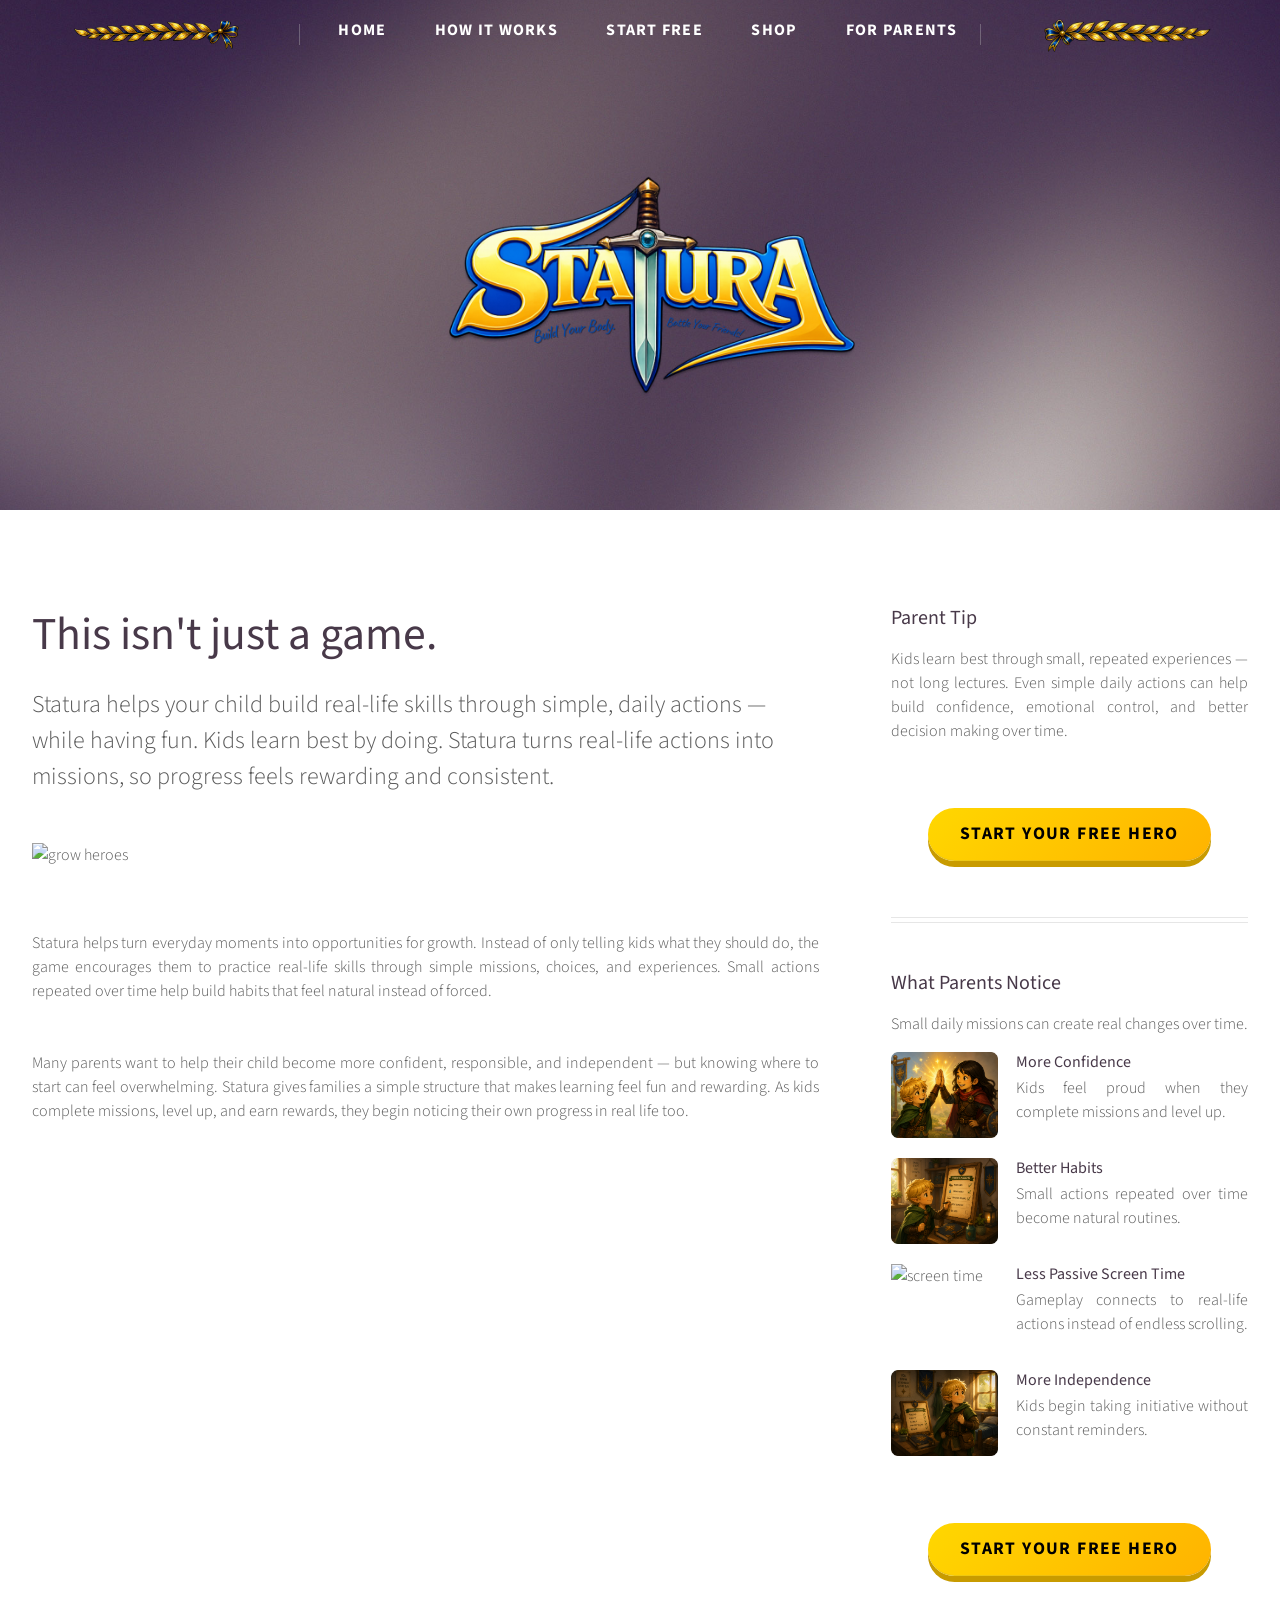
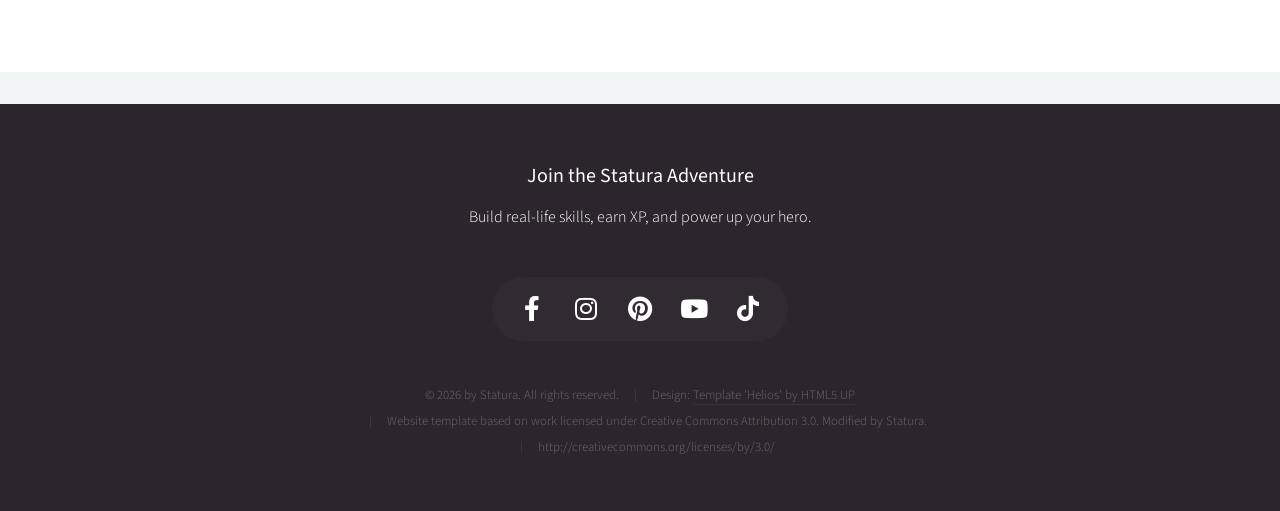
==== for-parents.html @ 7512bf75 "photo fix" ====
<!DOCTYPE HTML>
<!--
	Helios by HTML5 UP
	html5up.net | @ajlkn
	Free for personal and commercial use under the CCA 3.0 license (html5up.net/license)
-->
<html>
	<head>
		<title>For Parents - Statura</title>
		<link rel="icon" type="image/png" href="images/favicon.png">		
		<meta charset="utf-8" />
		<meta name="viewport" content="width=device-width, initial-scale=1, user-scalable=no" />
		<link rel="stylesheet" href="assets/css/main.css" />
		<noscript><link rel="stylesheet" href="assets/css/noscript.css" /></noscript>
	</head>
	<body class="for-parents is-preload">
		<div id="page-wrapper">

			<!-- Header -->
				<div id="header">

					<!-- Inner -->
						<div class="inner">
							<header>
								<h1><a href="index.html" id="logo">
									<img src="images/statura-logo.png" alt="Statura logo" />
									</a></h1>
							</header>
						</div>

					<!-- Nav -->
						<nav id="nav">
							<ul>
								<li><a href="index.html">Home</a></li>
								<li><a href="how-it-works.html">How It Works</a></li>
								<li><a href="start-free.html">Start Free</a></li>
								<li><a href="shop.html">Shop</a></li>
								<li><a href="for-parents.html">For Parents</a></li>
							</ul>
						</nav>

				</div>


			<!-- Main -->
				<div class="wrapper style1">

					<div class="container">
						<div class="row gtr-200">
							<div class="col-8 col-12-mobile" id="content">
								<article id="main">
									<header>
										<h2><a href="#">This isn't just a game.</a></h2>
										<p>
											Statura helps your child build real-life skills through simple, daily actions — while having fun. Kids learn best by doing. Statura turns real-life actions into missions, so progress feels rewarding and consistent.

										</p>
									</header>
									<a href="#" class="image featured"><img src="images/grow-heroes.png" alt="grow heroes" /></a>
									<p>
										Statura helps turn everyday moments into opportunities for growth. Instead of only telling kids what they should do, the game encourages them to practice real-life skills through simple missions, choices, and experiences. Small actions repeated over time help build habits that feel natural instead of forced.
									</p>
									<section>
										<p>
											Many parents want to help their child become more confident, responsible, and independent — but knowing where to start can feel overwhelming. Statura gives families a simple structure that makes learning feel fun and rewarding. As kids complete missions, level up, and earn rewards, they begin noticing their own progress in real life too.
										</p>
									</section>

								</article>
							</div>
							<div class="col-4 col-12-mobile" id="sidebar">
								<hr class="first" />
								<section>
									<header>
										<h3><a href="#">Parent Tip</a></h3>
									</header>
									<p>
									Kids learn best through small, repeated experiences — not long lectures.
									Even simple daily actions can help build confidence, emotional control,
									and better decision making over time.	
									</p>
									<footer>
										<div style="text-align: center;">
								<a href="https://forms.gle/PZVgy9zrCiMAb33E8" class="cta-button" target="_blank">
								    Start Your Free Hero
								</a></div>
									</footer>
								</section>
								<hr />
								<section>
									<header>
										<h3><a href="#">What Parents Notice</a></h3>
									</header>
									<p>
										Small daily missions can create real changes over time.
									</p>
									<div class="row gtr-50">
										<div class="col-4">
											<a href="#" class="image fit"><img src="images/confidence.png" alt="more confidence" /></a>
										</div>
										<div class="col-8">
											<h4>More Confidence</h4>
											<p>
												Kids feel proud when they complete missions and level up.
											</p>
										</div>
										<div class="col-4">
											<a href="#" class="image fit"><img src="images/habits.png" alt="better habits" /></a>
										</div>
										<div class="col-8">
											<h4>Better Habits</h4>
											<p>
												Small actions repeated over time become natural routines.
											</p>
										</div>
										<div class="col-4">
											<a href="#" class="image fit"><img src="images/screen-time.png" alt="screen time" /></a>
										</div>
										<div class="col-8">
											<h4>Less Passive Screen Time</h4>
											<p>
												Gameplay connects to real-life actions instead of endless scrolling.
											</p>
										</div>
										<div class="col-4">
											<a href="#" class="image fit"><img src="images/independence.png" alt="independence" /></a>
										</div>
										<div class="col-8">
											<h4>More Independence</h4>
											<p>
												Kids begin taking initiative without constant reminders.
											</p>
										</div>
									</div>
									<footer>
										<div style="text-align: center;">
								<a href="https://forms.gle/PZVgy9zrCiMAb33E8" class="cta-button" target="_blank">
								    Start Your Free Hero
								</a></div>
									</footer>
								</section>
							</div>
						</div>
					</div>

				</div>

			<!-- Footer -->
				<div id="footer">
					<div class="container">
						<div class="row">


						</div>
						<div class="row">
							<div class="col-12">

								<!-- Contact -->
									<section class="contact">
                    <header>
                        <h3>Join the Statura Adventure</h3>
                    </header>
                    <p>Build real-life skills, earn XP, and power up your hero.</p>

<ul class="icons">
    <li>
        <a href="https://facebook.com/staturagame" target="_blank" rel="noopener noreferrer" class="icon brands fa-facebook-f">
            <span class="label">Facebook</span>
        </a>
    </li>
    <li>
        <a href="https://instagram.com/staturagame" target="_blank" rel="noopener noreferrer" class="icon brands fa-instagram">
            <span class="label">Instagram</span>
        </a>
    </li>
    <li>
        <a href="https://pinterest.com/staturagame" target="_blank" rel="noopener noreferrer" class="icon brands fa-pinterest">
            <span class="label">Pinterest</span>
        </a>
    </li>
    <li>
        <a href="https://youtube.com/@staturagame" target="_blank" rel="noopener noreferrer" class="icon brands fa-youtube">
            <span class="label">YouTube</span>
        </a>
    </li>
    <li>
        <a href="https://tiktok.com/@staturagame" target="_blank" rel="noopener noreferrer" class="icon brands fa-tiktok">
            <span class="label">TikTok</span>
        </a>
    </li>
</ul>
									</section>

								<!-- Copyright -->
									<div class="copyright">
										<ul class="menu">
											<li>&copy; 2026 by Statura. All rights reserved.</li><li>Design: <a href="http://html5up.net">Template 'Helios' by HTML5 UP</a></li>
											<p><li>Website template based on work licensed under Creative Commons Attribution 3.0. Modified by Statura.</li></p><p>
											<li>http://creativecommons.org/licenses/by/3.0/</li></p>
										</ul>
									</div>

							</div>

						</div>
					</div>
				</div>

		</div>

		<!-- Scripts -->
			<script src="assets/js/jquery.min.js"></script>
			<script src="assets/js/jquery.dropotron.min.js"></script>
			<script src="assets/js/jquery.scrolly.min.js"></script>
			<script src="assets/js/jquery.scrollex.min.js"></script>
			<script src="assets/js/browser.min.js"></script>
			<script src="assets/js/breakpoints.min.js"></script>
			<script src="assets/js/util.js"></script>
			<script src="assets/js/main.js"></script>

	</body>
</html>
---- assets/css/main.css ----
@import url("https://fonts.googleapis.com/css?family=Source+Sans+Pro:300,300italic,400,400italic,600");
@import url("fontawesome-all.min.css");

/*
	Helios by HTML5 UP
	html5up.net | @ajlkn
	Free for personal and commercial use under the CCA 3.0 license (html5up.net/license)
*/

html, body, div, span, applet, object,
iframe, h1, h2, h3, h4, h5, h6, p, blockquote,
pre, a, abbr, acronym, address, big, cite,
code, del, dfn, em, img, ins, kbd, q, s, samp,
small, strike, strong, sub, sup, tt, var, b,
u, i, center, dl, dt, dd, ol, ul, li, fieldset,
form, label, legend, table, caption, tbody,
tfoot, thead, tr, th, td, article, aside,
canvas, details, embed, figure, figcaption,
footer, header, hgroup, menu, nav, output, ruby,
section, summary, time, mark, audio, video {
	margin: 0;
	padding: 0;
	border: 0;
	font-size: 100%;
	font: inherit;
	vertical-align: baseline;}

article, aside, details, figcaption, figure,
footer, header, hgroup, menu, nav, section {
	display: block;}

body {
	line-height: 1;
}

ol, ul {
	list-style: none;
}

blockquote, q {
	quotes: none;
}

	blockquote:before, blockquote:after, q:before, q:after {
		content: '';
		content: none;
	}

table {
	border-collapse: collapse;
	border-spacing: 0;
}

body {
	-webkit-text-size-adjust: none;
}

mark {
	background-color: transparent;
	color: inherit;
}

input::-moz-focus-inner {
	border: 0;
	padding: 0;
}

input, select, textarea {
	-moz-appearance: none;
	-webkit-appearance: none;
	-ms-appearance: none;
	appearance: none;
}

/* Basic */

	html {
		box-sizing: border-box;
	}

	*, *:before, *:after {
		box-sizing: inherit;
	}

	body {
		background: #f0f4f4;
		color: #5b5b5b;
		font-size: 15pt;
		line-height: 1.85em;
		font-family: 'Source Sans Pro', sans-serif;
		font-weight: 300;
	}

		body.is-preload *, body.is-preload *:before, body.is-preload *:after {
			-moz-animation: none !important;
			-webkit-animation: none !important;
			-ms-animation: none !important;
			animation: none !important;
			-moz-transition: none !important;
			-webkit-transition: none !important;
			-ms-transition: none !important;
			transition: none !important;
		}

	input, textarea, select {
		font-size: 15pt;
		line-height: 1.85em;
		font-family: 'Source Sans Pro', sans-serif;
		font-weight: 300;
	}

	h1, h2, h3, h4, h5, h6 {
		font-weight: 400;
		color: #483949;
		line-height: 1.25em;
	}

	h1 a, h2 a, h3 a, h4 a, h5 a, h6 a {
		color: inherit;
		text-decoration: none;
		border-bottom-color: transparent;
	}

	h1 strong, h2 strong, h3 strong, h4 strong, h5 strong, h6 strong {
		font-weight: 600;
	}

	h2 {
		font-size: 2.85em;
	}

	h3 {
		font-size: 1.25em;
	}

	h4 {
		font-size: 1em;
		margin: 0 0 0.25em 0;
	}

	strong, b {
		font-weight: 400;
		color: #483949;
	}

	em, i {
		font-style: italic;
	}

	a {
		color: inherit;
		border-bottom: solid 1px rgba(128, 128, 128, 0.15);
		text-decoration: none;
		-moz-transition: background-color 0.35s ease-in-out, color 0.35s ease-in-out, border-bottom-color 0.35s ease-in-out;
		-webkit-transition: background-color 0.35s ease-in-out, color 0.35s ease-in-out, border-bottom-color 0.35s ease-in-out;
		-ms-transition: background-color 0.35s ease-in-out, color 0.35s ease-in-out, border-bottom-color 0.35s ease-in-out;
		transition: background-color 0.35s ease-in-out, color 0.35s ease-in-out, border-bottom-color 0.35s ease-in-out;
	}

		a:hover {
			color: #ef8376;
			border-bottom-color: transparent;
		}

	sub {
		position: relative;
		top: 0.5em;
		font-size: 0.8em;
	}

	sup {
		position: relative;
		top: -0.5em;
		font-size: 0.8em;
	}

	blockquote {
		border-left: solid 0.5em #ddd;
		padding: 1em 0 1em 2em;
		font-style: italic;
	}

	p, ul, ol, dl, table {
		margin-bottom: 1em;
	}

	p {
		text-align: justify;
	}

	br.clear {
		clear: both;
	}

	hr {
		position: relative;
		display: block;
		border: 0;
		top: 4.5em;
		margin-bottom: 9em;
		height: 6px;
		border-top: solid 1px rgba(128, 128, 128, 0.2);
		border-bottom: solid 1px rgba(128, 128, 128, 0.2);
	}

		hr:before, hr:after {
			content: '';
			position: absolute;
			top: -8px;
			display: block;
			width: 1px;
			height: 21px;
			background: rgba(128, 128, 128, 0.2);
		}

		hr:before {
			left: -1px;
		}

		hr:after {
			right: -1px;
		}

	.timestamp {
		color: rgba(128, 128, 128, 0.75);
		font-size: 0.8em;
	}

/* Container */

	.container {
		margin: 0 auto;
		max-width: 100%;
		width: 1400px;
	}

		@media screen and (max-width: 1680px) {

			.container {
				width: 1200px;
			}

		}

		@media screen and (max-width: 1280px) {

			.container {
				width: 100%;
			}

		}

		@media screen and (max-width: 960px) {

			.container {
				width: 100%;
			}

		}

		@media screen and (max-width: 840px) {

			.container {
				width: 100%;
			}

		}

		@media screen and (max-width: 736px) {

			.container {
				width: 100%;
			}

		}

/* Row */

	.row {
		display: flex;
		flex-wrap: wrap;
		box-sizing: border-box;
		align-items: stretch;
	}

		.row > * {
			box-sizing: border-box;
		}

		.row.gtr-uniform > * > :last-child {
			margin-bottom: 0;
		}

		.row.aln-left {
			justify-content: flex-start;
		}

		.row.aln-center {
			justify-content: center;
		}

		.row.aln-right {
			justify-content: flex-end;
		}

		.row.aln-top {
			align-items: flex-start;
		}

		.row.aln-middle {
			align-items: center;
		}

		.row.aln-bottom {
			align-items: flex-end;
		}

		.row > .imp {
			order: -1;
		}

		.row > .col-1 {
			width: 8.33333%;
		}

		.row > .off-1 {
			margin-left: 8.33333%;
		}

		.row > .col-2 {
			width: 16.66667%;
		}

		.row > .off-2 {
			margin-left: 16.66667%;
		}

		.row > .col-3 {
			width: 25%;
		}

		.row > .off-3 {
			margin-left: 25%;
		}

		.row > .col-4 {
			width: 33.33333%;
		}

		.row > .off-4 {
			margin-left: 33.33333%;
		}

		.row > .col-5 {
			width: 41.66667%;
		}

		.row > .off-5 {
			margin-left: 41.66667%;
		}

		.row > .col-6 {
			width: 50%;
		}

		.row > .off-6 {
			margin-left: 50%;
		}

		.row > .col-7 {
			width: 58.33333%;
		}

		.row > .off-7 {
			margin-left: 58.33333%;
		}

		.row > .col-8 {
			width: 66.66667%;
		}

		.row > .off-8 {
			margin-left: 66.66667%;
		}

		.row > .col-9 {
			width: 75%;
		}

		.row > .off-9 {
			margin-left: 75%;
		}

		.row > .col-10 {
			width: 83.33333%;
		}

		.row > .off-10 {
			margin-left: 83.33333%;
		}

		.row > .col-11 {
			width: 91.66667%;
		}

		.row > .off-11 {
			margin-left: 91.66667%;
		}

		.row > .col-12 {
			width: 100%;
		}

		.row > .off-12 {
			margin-left: 100%;
		}

		.row.gtr-0 {
			margin-top: 0px;
			margin-left: 0px;
		}

			.row.gtr-0 > * {
				padding: 0px 0 0 0px;
			}

			.row.gtr-0.gtr-uniform {
				margin-top: 0px;
			}

				.row.gtr-0.gtr-uniform > * {
					padding-top: 0px;
				}

		.row.gtr-25 {
			margin-top: -10px;
			margin-left: -10px;
		}

			.row.gtr-25 > * {
				padding: 10px 0 0 10px;
			}

			.row.gtr-25.gtr-uniform {
				margin-top: -10px;
			}

				.row.gtr-25.gtr-uniform > * {
					padding-top: 10px;
				}

		.row.gtr-50 {
			margin-top: -20px;
			margin-left: -20px;
		}

			.row.gtr-50 > * {
				padding: 20px 0 0 20px;
			}

			.row.gtr-50.gtr-uniform {
				margin-top: -20px;
			}

				.row.gtr-50.gtr-uniform > * {
					padding-top: 20px;
				}

		.row {
			margin-top: -40px;
			margin-left: -40px;
		}

			.row > * {
				padding: 40px 0 0 40px;
			}

			.row.gtr-uniform {
				margin-top: -40px;
			}

				.row.gtr-uniform > * {
					padding-top: 40px;
				}

		.row.gtr-150 {
			margin-top: -60px;
			margin-left: -60px;
		}

			.row.gtr-150 > * {
				padding: 60px 0 0 60px;
			}

			.row.gtr-150.gtr-uniform {
				margin-top: -60px;
			}

				.row.gtr-150.gtr-uniform > * {
					padding-top: 60px;
				}

		.row.gtr-200 {
			margin-top: -80px;
			margin-left: -80px;
		}

			.row.gtr-200 > * {
				padding: 80px 0 0 80px;
			}

			.row.gtr-200.gtr-uniform {
				margin-top: -80px;
			}

				.row.gtr-200.gtr-uniform > * {
					padding-top: 80px;
				}

		@media screen and (max-width: 1680px) {

			.row {
				display: flex;
				flex-wrap: wrap;
				box-sizing: border-box;
				align-items: stretch;
			}

				.row > * {
					box-sizing: border-box;
				}

				.row.gtr-uniform > * > :last-child {
					margin-bottom: 0;
				}

				.row.aln-left {
					justify-content: flex-start;
				}

				.row.aln-center {
					justify-content: center;
				}

				.row.aln-right {
					justify-content: flex-end;
				}

				.row.aln-top {
					align-items: flex-start;
				}

				.row.aln-middle {
					align-items: center;
				}

				.row.aln-bottom {
					align-items: flex-end;
				}

				.row > .imp-wide {
					order: -1;
				}

				.row > .col-1-wide {
					width: 8.33333%;
				}

				.row > .off-1-wide {
					margin-left: 8.33333%;
				}

				.row > .col-2-wide {
					width: 16.66667%;
				}

				.row > .off-2-wide {
					margin-left: 16.66667%;
				}

				.row > .col-3-wide {
					width: 25%;
				}

				.row > .off-3-wide {
					margin-left: 25%;
				}

				.row > .col-4-wide {
					width: 33.33333%;
				}

				.row > .off-4-wide {
					margin-left: 33.33333%;
				}

				.row > .col-5-wide {
					width: 41.66667%;
				}

				.row > .off-5-wide {
					margin-left: 41.66667%;
				}

				.row > .col-6-wide {
					width: 50%;
				}

				.row > .off-6-wide {
					margin-left: 50%;
				}

				.row > .col-7-wide {
					width: 58.33333%;
				}

				.row > .off-7-wide {
					margin-left: 58.33333%;
				}

				.row > .col-8-wide {
					width: 66.66667%;
				}

				.row > .off-8-wide {
					margin-left: 66.66667%;
				}

				.row > .col-9-wide {
					width: 75%;
				}

				.row > .off-9-wide {
					margin-left: 75%;
				}

				.row > .col-10-wide {
					width: 83.33333%;
				}

				.row > .off-10-wide {
					margin-left: 83.33333%;
				}

				.row > .col-11-wide {
					width: 91.66667%;
				}

				.row > .off-11-wide {
					margin-left: 91.66667%;
				}

				.row > .col-12-wide {
					width: 100%;
				}

				.row > .off-12-wide {
					margin-left: 100%;
				}

				.row.gtr-0 {
					margin-top: 0px;
					margin-left: 0px;
				}

					.row.gtr-0 > * {
						padding: 0px 0 0 0px;
					}

					.row.gtr-0.gtr-uniform {
						margin-top: 0px;
					}

						.row.gtr-0.gtr-uniform > * {
							padding-top: 0px;
						}

				.row.gtr-25 {
					margin-top: -10px;
					margin-left: -10px;
				}

					.row.gtr-25 > * {
						padding: 10px 0 0 10px;
					}

					.row.gtr-25.gtr-uniform {
						margin-top: -10px;
					}

						.row.gtr-25.gtr-uniform > * {
							padding-top: 10px;
						}

				.row.gtr-50 {
					margin-top: -20px;
					margin-left: -20px;
				}

					.row.gtr-50 > * {
						padding: 20px 0 0 20px;
					}

					.row.gtr-50.gtr-uniform {
						margin-top: -20px;
					}

						.row.gtr-50.gtr-uniform > * {
							padding-top: 20px;
						}

				.row {
					margin-top: -40px;
					margin-left: -40px;
				}

					.row > * {
						padding: 40px 0 0 40px;
					}

					.row.gtr-uniform {
						margin-top: -40px;
					}

						.row.gtr-uniform > * {
							padding-top: 40px;
						}

				.row.gtr-150 {
					margin-top: -60px;
					margin-left: -60px;
				}

					.row.gtr-150 > * {
						padding: 60px 0 0 60px;
					}

					.row.gtr-150.gtr-uniform {
						margin-top: -60px;
					}

						.row.gtr-150.gtr-uniform > * {
							padding-top: 60px;
						}

				.row.gtr-200 {
					margin-top: -80px;
					margin-left: -80px;
				}

					.row.gtr-200 > * {
						padding: 80px 0 0 80px;
					}

					.row.gtr-200.gtr-uniform {
						margin-top: -80px;
					}

						.row.gtr-200.gtr-uniform > * {
							padding-top: 80px;
						}

		}

		@media screen and (max-width: 1280px) {

			.row {
				display: flex;
				flex-wrap: wrap;
				box-sizing: border-box;
				align-items: stretch;
			}

				.row > * {
					box-sizing: border-box;
				}

				.row.gtr-uniform > * > :last-child {
					margin-bottom: 0;
				}

				.row.aln-left {
					justify-content: flex-start;
				}

				.row.aln-center {
					justify-content: center;
				}

				.row.aln-right {
					justify-content: flex-end;
				}

				.row.aln-top {
					align-items: flex-start;
				}

				.row.aln-middle {
					align-items: center;
				}

				.row.aln-bottom {
					align-items: flex-end;
				}

				.row > .imp-normal {
					order: -1;
				}

				.row > .col-1-normal {
					width: 8.33333%;
				}

				.row > .off-1-normal {
					margin-left: 8.33333%;
				}

				.row > .col-2-normal {
					width: 16.66667%;
				}

				.row > .off-2-normal {
					margin-left: 16.66667%;
				}

				.row > .col-3-normal {
					width: 25%;
				}

				.row > .off-3-normal {
					margin-left: 25%;
				}

				.row > .col-4-normal {
					width: 33.33333%;
				}

				.row > .off-4-normal {
					margin-left: 33.33333%;
				}

				.row > .col-5-normal {
					width: 41.66667%;
				}

				.row > .off-5-normal {
					margin-left: 41.66667%;
				}

				.row > .col-6-normal {
					width: 50%;
				}

				.row > .off-6-normal {
					margin-left: 50%;
				}

				.row > .col-7-normal {
					width: 58.33333%;
				}

				.row > .off-7-normal {
					margin-left: 58.33333%;
				}

				.row > .col-8-normal {
					width: 66.66667%;
				}

				.row > .off-8-normal {
					margin-left: 66.66667%;
				}

				.row > .col-9-normal {
					width: 75%;
				}

				.row > .off-9-normal {
					margin-left: 75%;
				}

				.row > .col-10-normal {
					width: 83.33333%;
				}

				.row > .off-10-normal {
					margin-left: 83.33333%;
				}

				.row > .col-11-normal {
					width: 91.66667%;
				}

				.row > .off-11-normal {
					margin-left: 91.66667%;
				}

				.row > .col-12-normal {
					width: 100%;
				}

				.row > .off-12-normal {
					margin-left: 100%;
				}

				.row.gtr-0 {
					margin-top: 0px;
					margin-left: 0px;
				}

					.row.gtr-0 > * {
						padding: 0px 0 0 0px;
					}

					.row.gtr-0.gtr-uniform {
						margin-top: 0px;
					}

						.row.gtr-0.gtr-uniform > * {
							padding-top: 0px;
						}

				.row.gtr-25 {
					margin-top: -9px;
					margin-left: -9px;
				}

					.row.gtr-25 > * {
						padding: 9px 0 0 9px;
					}

					.row.gtr-25.gtr-uniform {
						margin-top: -9px;
					}

						.row.gtr-25.gtr-uniform > * {
							padding-top: 9px;
						}

				.row.gtr-50 {
					margin-top: -18px;
					margin-left: -18px;
				}

					.row.gtr-50 > * {
						padding: 18px 0 0 18px;
					}

					.row.gtr-50.gtr-uniform {
						margin-top: -18px;
					}

						.row.gtr-50.gtr-uniform > * {
							padding-top: 18px;
						}

				.row {
					margin-top: -36px;
					margin-left: -36px;
				}

					.row > * {
						padding: 36px 0 0 36px;
					}

					.row.gtr-uniform {
						margin-top: -36px;
					}

						.row.gtr-uniform > * {
							padding-top: 36px;
						}

				.row.gtr-150 {
					margin-top: -54px;
					margin-left: -54px;
				}

					.row.gtr-150 > * {
						padding: 54px 0 0 54px;
					}

					.row.gtr-150.gtr-uniform {
						margin-top: -54px;
					}

						.row.gtr-150.gtr-uniform > * {
							padding-top: 54px;
						}

				.row.gtr-200 {
					margin-top: -72px;
					margin-left: -72px;
				}

					.row.gtr-200 > * {
						padding: 72px 0 0 72px;
					}

					.row.gtr-200.gtr-uniform {
						margin-top: -72px;
					}

						.row.gtr-200.gtr-uniform > * {
							padding-top: 72px;
						}

		}

		@media screen and (max-width: 960px) {

			.row {
				display: flex;
				flex-wrap: wrap;
				box-sizing: border-box;
				align-items: stretch;
			}

				.row > * {
					box-sizing: border-box;
				}

				.row.gtr-uniform > * > :last-child {
					margin-bottom: 0;
				}

				.row.aln-left {
					justify-content: flex-start;
				}

				.row.aln-center {
					justify-content: center;
				}

				.row.aln-right {
					justify-content: flex-end;
				}

				.row.aln-top {
					align-items: flex-start;
				}

				.row.aln-middle {
					align-items: center;
				}

				.row.aln-bottom {
					align-items: flex-end;
				}

				.row > .imp-narrow {
					order: -1;
				}

				.row > .col-1-narrow {
					width: 8.33333%;
				}

				.row > .off-1-narrow {
					margin-left: 8.33333%;
				}

				.row > .col-2-narrow {
					width: 16.66667%;
				}

				.row > .off-2-narrow {
					margin-left: 16.66667%;
				}

				.row > .col-3-narrow {
					width: 25%;
				}

				.row > .off-3-narrow {
					margin-left: 25%;
				}

				.row > .col-4-narrow {
					width: 33.33333%;
				}

				.row > .off-4-narrow {
					margin-left: 33.33333%;
				}

				.row > .col-5-narrow {
					width: 41.66667%;
				}

				.row > .off-5-narrow {
					margin-left: 41.66667%;
				}

				.row > .col-6-narrow {
					width: 50%;
				}

				.row > .off-6-narrow {
					margin-left: 50%;
				}

				.row > .col-7-narrow {
					width: 58.33333%;
				}

				.row > .off-7-narrow {
					margin-left: 58.33333%;
				}

				.row > .col-8-narrow {
					width: 66.66667%;
				}

				.row > .off-8-narrow {
					margin-left: 66.66667%;
				}

				.row > .col-9-narrow {
					width: 75%;
				}

				.row > .off-9-narrow {
					margin-left: 75%;
				}

				.row > .col-10-narrow {
					width: 83.33333%;
				}

				.row > .off-10-narrow {
					margin-left: 83.33333%;
				}

				.row > .col-11-narrow {
					width: 91.66667%;
				}

				.row > .off-11-narrow {
					margin-left: 91.66667%;
				}

				.row > .col-12-narrow {
					width: 100%;
				}

				.row > .off-12-narrow {
					margin-left: 100%;
				}

				.row.gtr-0 {
					margin-top: 0px;
					margin-left: 0px;
				}

					.row.gtr-0 > * {
						padding: 0px 0 0 0px;
					}

					.row.gtr-0.gtr-uniform {
						margin-top: 0px;
					}

						.row.gtr-0.gtr-uniform > * {
							padding-top: 0px;
						}

				.row.gtr-25 {
					margin-top: -8px;
					margin-left: -8px;
				}

					.row.gtr-25 > * {
						padding: 8px 0 0 8px;
					}

					.row.gtr-25.gtr-uniform {
						margin-top: -8px;
					}

						.row.gtr-25.gtr-uniform > * {
							padding-top: 8px;
						}

				.row.gtr-50 {
					margin-top: -16px;
					margin-left: -16px;
				}

					.row.gtr-50 > * {
						padding: 16px 0 0 16px;
					}

					.row.gtr-50.gtr-uniform {
						margin-top: -16px;
					}

						.row.gtr-50.gtr-uniform > * {
							padding-top: 16px;
						}

				.row {
					margin-top: -32px;
					margin-left: -32px;
				}

					.row > * {
						padding: 32px 0 0 32px;
					}

					.row.gtr-uniform {
						margin-top: -32px;
					}

						.row.gtr-uniform > * {
							padding-top: 32px;
						}

				.row.gtr-150 {
					margin-top: -48px;
					margin-left: -48px;
				}

					.row.gtr-150 > * {
						padding: 48px 0 0 48px;
					}

					.row.gtr-150.gtr-uniform {
						margin-top: -48px;
					}

						.row.gtr-150.gtr-uniform > * {
							padding-top: 48px;
						}

				.row.gtr-200 {
					margin-top: -64px;
					margin-left: -64px;
				}

					.row.gtr-200 > * {
						padding: 64px 0 0 64px;
					}

					.row.gtr-200.gtr-uniform {
						margin-top: -64px;
					}

						.row.gtr-200.gtr-uniform > * {
							padding-top: 64px;
						}

		}

		@media screen and (max-width: 840px) {

			.row {
				display: flex;
				flex-wrap: wrap;
				box-sizing: border-box;
				align-items: stretch;
			}

				.row > * {
					box-sizing: border-box;
				}

				.row.gtr-uniform > * > :last-child {
					margin-bottom: 0;
				}

				.row.aln-left {
					justify-content: flex-start;
				}

				.row.aln-center {
					justify-content: center;
				}

				.row.aln-right {
					justify-content: flex-end;
				}

				.row.aln-top {
					align-items: flex-start;
				}

				.row.aln-middle {
					align-items: center;
				}

				.row.aln-bottom {
					align-items: flex-end;
				}

				.row > .imp-narrower {
					order: -1;
				}

				.row > .col-1-narrower {
					width: 8.33333%;
				}

				.row > .off-1-narrower {
					margin-left: 8.33333%;
				}

				.row > .col-2-narrower {
					width: 16.66667%;
				}

				.row > .off-2-narrower {
					margin-left: 16.66667%;
				}

				.row > .col-3-narrower {
					width: 25%;
				}

				.row > .off-3-narrower {
					margin-left: 25%;
				}

				.row > .col-4-narrower {
					width: 33.33333%;
				}

				.row > .off-4-narrower {
					margin-left: 33.33333%;
				}

				.row > .col-5-narrower {
					width: 41.66667%;
				}

				.row > .off-5-narrower {
					margin-left: 41.66667%;
				}

				.row > .col-6-narrower {
					width: 50%;
				}

				.row > .off-6-narrower {
					margin-left: 50%;
				}

				.row > .col-7-narrower {
					width: 58.33333%;
				}

				.row > .off-7-narrower {
					margin-left: 58.33333%;
				}

				.row > .col-8-narrower {
					width: 66.66667%;
				}

				.row > .off-8-narrower {
					margin-left: 66.66667%;
				}

				.row > .col-9-narrower {
					width: 75%;
				}

				.row > .off-9-narrower {
					margin-left: 75%;
				}

				.row > .col-10-narrower {
					width: 83.33333%;
				}

				.row > .off-10-narrower {
					margin-left: 83.33333%;
				}

				.row > .col-11-narrower {
					width: 91.66667%;
				}

				.row > .off-11-narrower {
					margin-left: 91.66667%;
				}

				.row > .col-12-narrower {
					width: 100%;
				}

				.row > .off-12-narrower {
					margin-left: 100%;
				}

				.row.gtr-0 {
					margin-top: 0px;
					margin-left: 0px;
				}

					.row.gtr-0 > * {
						padding: 0px 0 0 0px;
					}

					.row.gtr-0.gtr-uniform {
						margin-top: 0px;
					}

						.row.gtr-0.gtr-uniform > * {
							padding-top: 0px;
						}

				.row.gtr-25 {
					margin-top: -8px;
					margin-left: -8px;
				}

					.row.gtr-25 > * {
						padding: 8px 0 0 8px;
					}

					.row.gtr-25.gtr-uniform {
						margin-top: -8px;
					}

						.row.gtr-25.gtr-uniform > * {
							padding-top: 8px;
						}

				.row.gtr-50 {
					margin-top: -16px;
					margin-left: -16px;
				}

					.row.gtr-50 > * {
						padding: 16px 0 0 16px;
					}

					.row.gtr-50.gtr-uniform {
						margin-top: -16px;
					}

						.row.gtr-50.gtr-uniform > * {
							padding-top: 16px;
						}

				.row {
					margin-top: -32px;
					margin-left: -32px;
				}

					.row > * {
						padding: 32px 0 0 32px;
					}

					.row.gtr-uniform {
						margin-top: -32px;
					}

						.row.gtr-uniform > * {
							padding-top: 32px;
						}

				.row.gtr-150 {
					margin-top: -48px;
					margin-left: -48px;
				}

					.row.gtr-150 > * {
						padding: 48px 0 0 48px;
					}

					.row.gtr-150.gtr-uniform {
						margin-top: -48px;
					}

						.row.gtr-150.gtr-uniform > * {
							padding-top: 48px;
						}

				.row.gtr-200 {
					margin-top: -64px;
					margin-left: -64px;
				}

					.row.gtr-200 > * {
						padding: 64px 0 0 64px;
					}

					.row.gtr-200.gtr-uniform {
						margin-top: -64px;
					}

						.row.gtr-200.gtr-uniform > * {
							padding-top: 64px;
						}

		}

		@media screen and (max-width: 736px) {

			.row {
				display: flex;
				flex-wrap: wrap;
				box-sizing: border-box;
				align-items: stretch;
			}

				.row > * {
					box-sizing: border-box;
				}

				.row.gtr-uniform > * > :last-child {
					margin-bottom: 0;
				}

				.row.aln-left {
					justify-content: flex-start;
				}

				.row.aln-center {
					justify-content: center;
				}

				.row.aln-right {
					justify-content: flex-end;
				}

				.row.aln-top {
					align-items: flex-start;
				}

				.row.aln-middle {
					align-items: center;
				}

				.row.aln-bottom {
					align-items: flex-end;
				}

				.row > .imp-mobile {
					order: -1;
				}

				.row > .col-1-mobile {
					width: 8.33333%;
				}

				.row > .off-1-mobile {
					margin-left: 8.33333%;
				}

				.row > .col-2-mobile {
					width: 16.66667%;
				}

				.row > .off-2-mobile {
					margin-left: 16.66667%;
				}

				.row > .col-3-mobile {
					width: 25%;
				}

				.row > .off-3-mobile {
					margin-left: 25%;
				}

				.row > .col-4-mobile {
					width: 33.33333%;
				}

				.row > .off-4-mobile {
					margin-left: 33.33333%;
				}

				.row > .col-5-mobile {
					width: 41.66667%;
				}

				.row > .off-5-mobile {
					margin-left: 41.66667%;
				}

				.row > .col-6-mobile {
					width: 50%;
				}

				.row > .off-6-mobile {
					margin-left: 50%;
				}

				.row > .col-7-mobile {
					width: 58.33333%;
				}

				.row > .off-7-mobile {
					margin-left: 58.33333%;
				}

				.row > .col-8-mobile {
					width: 66.66667%;
				}

				.row > .off-8-mobile {
					margin-left: 66.66667%;
				}

				.row > .col-9-mobile {
					width: 75%;
				}

				.row > .off-9-mobile {
					margin-left: 75%;
				}

				.row > .col-10-mobile {
					width: 83.33333%;
				}

				.row > .off-10-mobile {
					margin-left: 83.33333%;
				}

				.row > .col-11-mobile {
					width: 91.66667%;
				}

				.row > .off-11-mobile {
					margin-left: 91.66667%;
				}

				.row > .col-12-mobile {
					width: 100%;
				}

				.row > .off-12-mobile {
					margin-left: 100%;
				}

				.row.gtr-0 {
					margin-top: 0px;
					margin-left: 0px;
				}

					.row.gtr-0 > * {
						padding: 0px 0 0 0px;
					}

					.row.gtr-0.gtr-uniform {
						margin-top: 0px;
					}

						.row.gtr-0.gtr-uniform > * {
							padding-top: 0px;
						}

				.row.gtr-25 {
					margin-top: -5px;
					margin-left: -5px;
				}

					.row.gtr-25 > * {
						padding: 5px 0 0 5px;
					}

					.row.gtr-25.gtr-uniform {
						margin-top: -5px;
					}

						.row.gtr-25.gtr-uniform > * {
							padding-top: 5px;
						}

				.row.gtr-50 {
					margin-top: -10px;
					margin-left: -10px;
				}

					.row.gtr-50 > * {
						padding: 10px 0 0 10px;
					}

					.row.gtr-50.gtr-uniform {
						margin-top: -10px;
					}

						.row.gtr-50.gtr-uniform > * {
							padding-top: 10px;
						}

				.row {
					margin-top: -20px;
					margin-left: -20px;
				}

					.row > * {
						padding: 20px 0 0 20px;
					}

					.row.gtr-uniform {
						margin-top: -20px;
					}

						.row.gtr-uniform > * {
							padding-top: 20px;
						}

				.row.gtr-150 {
					margin-top: -30px;
					margin-left: -30px;
				}

					.row.gtr-150 > * {
						padding: 30px 0 0 30px;
					}

					.row.gtr-150.gtr-uniform {
						margin-top: -30px;
					}

						.row.gtr-150.gtr-uniform > * {
							padding-top: 30px;
						}

				.row.gtr-200 {
					margin-top: -40px;
					margin-left: -40px;
				}

					.row.gtr-200 > * {
						padding: 40px 0 0 40px;
					}

					.row.gtr-200.gtr-uniform {
						margin-top: -40px;
					}

						.row.gtr-200.gtr-uniform > * {
							padding-top: 40px;
						}

		}

/* Sections/Article */

	section, article {
		margin-bottom: 3em;
	}

		section > :last-child, section:last-child, article > :last-child, article:last-child {
			margin-bottom: 0;
		}

		section.special > header, section.special > footer, article.special > header, article.special > footer {
			text-align: center;
		}

	.row > section, .row > article {
		margin-bottom: 0;
	}

	header {
		margin: 0 0 1em 0;
	}

		header > p {
			display: block;
			font-size: 1.5em;
			margin: 1em 0 2em 0;
			line-height: 1.5em;
			text-align: inherit;
		}

	footer {
		margin: 2.5em 0 0 0;
	}

/* Image */

	.image {
		position: relative;
		display: inline-block;
		border: 0;
		outline: 0;
	}

		.image img {
			display: block;
			width: 100%;
		}

		.image.fit {
			display: block;
			width: 100%;
		}

		.image.featured {
			display: block;
			width: 100%;
			margin: 0 0 4em 0;
		}

		.image.left {
			float: left;
			margin: 0 2em 2em 0;
		}

		.image.centered {
			display: block;
			margin: 0 0 2em 0;
		}

			.image.centered img {
				margin: 0 auto;
				width: auto;
			}

/* List */

	ul {
		list-style: disc;
		padding-left: 1em;
	}

		ul li {
			padding-left: 0.5em;
		}

	ol {
		list-style: decimal;
		padding-left: 1.25em;
	}

		ol li {
			padding-left: 0.25em;
		}

/* Actions */

	ul.actions {
		margin: 3em 0 0 0;
		list-style: none;
		padding-left: 0;
	}

		form ul.actions {
			margin-top: 0;
		}

		ul.actions li {
			display: inline-block;
			margin: 0 0.75em 0 0.75em;
			padding-left: 0;
		}

			ul.actions li:first-child {
				margin-left: 0;
			}

			ul.actions li:last-child {
				margin-right: 0;
			}

/* Divided */

	ul.divided {
		list-style: none;
		padding-left: 0;
	}

		ul.divided li {
			border-top: solid 1px rgba(128, 128, 128, 0.2);
			padding-top: 1.5em;
			margin-top: 1.5em;
			padding-left: 0;
		}

			ul.divided li:first-child {
				border-top: 0;
				padding-top: 0;
				margin-top: 0;
			}

/* Menu */

	ul.menu {
		height: 1em;
		line-height: 1em;
		list-style: none;
		padding-left: 0;
	}

		ul.menu li {
			display: inline-block;
			border-left: solid 1px rgba(128, 128, 128, 0.2);
			padding-left: 1.25em;
			margin-left: 1.25em;
		}

			ul.menu li:first-child {
				border-left: 0;
				padding-left: 0;
				margin-left: 0;
			}

/* Icons */

	ul.icons {
		position: relative;
		background: rgba(128, 128, 128, 0.05);
		border-radius: 4em;
		display: inline-block;
		padding: 0.35em 0.75em 0.35em 0.75em;
		font-size: 1.25em;
		cursor: default;
		list-style: none;
	}

		ul.icons li {
			display: inline-block;
			padding-left: 0;
		}

			ul.icons li a {
				display: inline-block;
				background: none;
				width: 2.5em;
				height: 2.5em;
				line-height: 2.5em;
				text-align: center;
				border-radius: 100%;
				border: 0;
				color: inherit;
			}

				ul.icons li a:hover {
					color: #c89b00;
				}

/* Form */

	form label {
		display: block;
		font-weight: 400;
		color: #483949;
		margin: 0 0 1em 0;
	}

	form input[type="text"],
	form input[type="email"],
	form input[type="password"],
	form select,
	form textarea {
		-webkit-appearance: none;
		display: block;
		border: 0;
		background: #fafafa;
		width: 100%;
		border-radius: 0.5em;
		border: solid 1px #E5E5E5;
		padding: 1em;
		-moz-transition: background-color 0.35s ease-in-out, border-color 0.35s ease-in-out;
		-webkit-transition: background-color 0.35s ease-in-out, border-color 0.35s ease-in-out;
		-ms-transition: background-color 0.35s ease-in-out, border-color 0.35s ease-in-out;
		transition: background-color 0.35s ease-in-out, border-color 0.35s ease-in-out;
	}

		form input[type="text"]:focus,
		form input[type="email"]:focus,
		form input[type="password"]:focus,
		form select:focus,
		form textarea:focus {
			background: #fff;
			border-color: #df7366;
		}

	form input[type="text"],
	form input[type="email"],
	form input[type="password"],
	form select {
		line-height: 1em;
	}

	form textarea {
		min-height: 9em;
	}

	form ::-webkit-input-placeholder {
		color: #555 !important;
	}

	form :-moz-placeholder {
		color: #555 !important;
	}

	form ::-moz-placeholder {
		color: #555 !important;
	}

	form :-ms-input-placeholder {
		color: #555 !important;
	}

	form ::-moz-focus-inner {
		border: 0;
	}

/* Table */

	table {
		width: 100%;
	}

		table.default {
			width: 100%;
		}

			table.default tbody tr {
				border-top: solid 1px #e5e5e5;
			}

				table.default tbody tr:first-child {
					border-top: 0;
				}

				table.default tbody tr:nth-child(2n+1) {
					background: #fafafa;
				}

			table.default td {
				padding: 0.5em 1em 0.5em 1em;
			}

			table.default th {
				text-align: left;
				font-weight: 400;
				padding: 0.5em 1em 0.5em 1em;
			}

			table.default thead {
				border-bottom: solid 2px #e5e5e5;
			}

			table.default tfoot {
				border-top: solid 2px #e5e5e5;
			}

/* Button */

	input[type="button"],
	input[type="submit"],
	input[type="reset"],
	button,
	.button {
		position: relative;
		display: inline-block;
		background: #006efd;
		color: #fff;
		text-align: center;
		text-transform: uppercase;
		border-radius: 0.5em;
		text-decoration: none;
		padding: 0.65em 3em 0.65em 3em;
		border: 0;
		cursor: pointer;
		outline: 0;
		font-weight: 300;
		-moz-transition: background-color 0.35s ease-in-out, color 0.35s ease-in-out, border-bottom-color 0.35s ease-in-out;
		-webkit-transition: background-color 0.35s ease-in-out, color 0.35s ease-in-out, border-bottom-color 0.35s ease-in-out;
		-ms-transition: background-color 0.35s ease-in-out, color 0.35s ease-in-out, border-bottom-color 0.35s ease-in-out;
		transition: background-color 0.35s ease-in-out, color 0.35s ease-in-out, border-bottom-color 0.35s ease-in-out;
	}

		input[type="button"]:hover,
		input[type="submit"]:hover,
		input[type="reset"]:hover,
		button:hover,
		.button:hover {
			color: #000000;
			background: #ffd900;
		}

		input[type="button"].alt,
		input[type="submit"].alt,
		input[type="reset"].alt,
		button.alt,
		.button.alt {
			background: #2B252C;
		}

			input[type="button"].alt:hover,
			input[type="submit"].alt:hover,
			input[type="reset"].alt:hover,
			button.alt:hover,
			.button.alt:hover {
				background: #3B353C;
			}

/* Post */

	.post.stub {
		text-align: center;
	}

		.post.stub header {
			margin: 0;
		}

/* Icons */

	.icon {
		text-decoration: none;
		text-decoration: none;
	}

		.icon:before {
			-moz-osx-font-smoothing: grayscale;
			-webkit-font-smoothing: antialiased;
			display: inline-block;
			font-style: normal;
			font-variant: normal;
			text-rendering: auto;
			line-height: 1;
			text-transform: none !important;
			font-family: 'Font Awesome 5 Free';
			font-weight: 400;
		}

		.icon:before {
			line-height: inherit;
			font-size: 1.25em;
		}

		.icon > .label {
			display: none;
		}

		.icon.solid:before {
			font-weight: 900;
		}

		.icon.brands:before {
			font-family: 'Font Awesome 5 Brands';
		}

		.icon.circled {
			position: relative;
			display: inline-block;
			background: #2b252c;
			color: #fff;
			border-radius: 100%;
			width: 3em;
			height: 3em;
			line-height: 3em;
			text-align: center;
			font-size: 1.25em;
		}

			header .icon.circled {
				margin: 0 0 2em 0;
			}

/* Wrapper */

	.wrapper {
		background: #fff;
		margin: 0 0 2em 0;
		padding: 6em 0 6em 0;
	}

		.wrapper.style2 {
			padding-top: 0;
		}

/* Header */

	#header {
		position: relative;
		background-image: url("../../images/header.jpg");
		background-size: cover;
		background-position: center center;
		background-attachment: fixed;
		color: #fff;
		text-align: center;
		padding: 7.5em 0 2em 0;
		cursor: default;
	}

		#header:before {
			content: '';
			display: inline-block;
			vertical-align: middle;
			height: 100%;
		}

		#header .inner {
			position: relative;
			z-index: 1;
			margin: 0;
			display: inline-block;
			vertical-align: middle;
		}

		#header header {
			display: inline-block;
		}

			#header header > p {
				font-size: 1.25em;
				margin: 0;
			}

		#header h1 {
			color: #fff;
			font-size: 3em;
			line-height: 1em;
		}

			#header h1 a {
				color: inherit;
			}

			#header h1 #logo {
				display: inline-block;
				border-bottom: 0;
			}

			#header h1 #logo img {
				display: block;
				width: 500px;
				max-width: 80vw;
				height: auto;
				margin: 0 auto;
			}

		#header .button {
			display: inline-block;
			border-radius: 100%;
			width: 4.5em;
			height: 4.5em;
			line-height: 4.5em;
			text-align: center;
			font-size: 1.25em;
			padding: 0;
		}

		#header hr {
			top: 1.5em;
			margin-bottom: 3em;
			border-bottom-color: rgba(192, 192, 192, 0.35);
			box-shadow: inset 0 1px 0 0 rgba(192, 192, 192, 0.35);
		}

			#header hr:before, #header hr:after {
				background: rgba(192, 192, 192, 0.35);
			}

		#header footer {
			margin: 1em 0 0 0;
		}

	body.homepage #header {
		height: 100vh;
		min-height: 40em;
	}

		body.homepage #header h1 {
			font-size: 4em;
		}

		body.homepage #header:after {
			content: '';
			background: #1C0920;
			display: block;
			position: absolute;
			left: 0;
			top: 0;
			width: 100%;
			height: 100%;
			opacity: 0;
			-moz-transition: opacity 2.5s ease-in-out;
			-webkit-transition: opacity 2.5s ease-in-out;
			-ms-transition: opacity 2.5s ease-in-out;
			transition: opacity 2.5s ease-in-out;
			-moz-transition-delay: 0.5s;
			-webkit-transition-delay: 0.5s;
			-ms-transition-delay: 0.5s;
			transition-delay: 0.5s;
		}

	body.homepage.is-preload #header:after {
		opacity: 1;
	}

/* Nav */

	#nav {
		position: absolute;
		top: 0;
		left: 0;
		width: 100%;
		text-align: center;
		padding: 1.5em 0 1.5em 0;
		z-index: 1;
		overflow: hidden;
	}

		#nav {
    	display: flex;
    	align-items: center;
    	justify-content: center;
    	gap: 20px;
		}

		#nav > ul {
			line-height: 0px;
			position: relative;
			display: inline-block;
			margin: 0;
			height: 21px;
			border-left: solid 1px rgba(192, 192, 192, 0.35);
			border-right: solid 1px rgba(192, 192, 192, 0.35);
		}

			#nav > ul:before, #nav > ul:after {
				content: '';
				display: block;
				width: 300%;
				position: absolute;
				top: 50%;
				margin-top: -2px;
				height: 5px;
			}

			#nav > ul:before {
				left: 100%;
				margin-left: 12px;
				width: 22em;
				height: 4.5em;
				margin-top: -1em;
				background: url("../../images/menu-right.png") no-repeat left center;
				background-size: auto 240%;
			}

			#nav > ul:after {
				right: 100%;
				margin-right: 12px;
				width: 22em;
				height: 4.5em;
				margin-top: -0.85em;
				background: url("../../images/menu-left.png") no-repeat right center;
				background-size: auto 230%;
			}

			#nav > ul > li {
				display: inline-block;
				margin: -9px 0.5em 0 0.5em;
				border-radius: 0.5em;
				padding: 0.85em;
				border: solid 1px transparent;
				-moz-transition: color 0.35s ease-in-out, border-color 0.35s ease-in-out;
				-webkit-transition: color 0.35s ease-in-out, border-color 0.35s ease-in-out;
				-ms-transition: color 0.35s ease-in-out, border-color 0.35s ease-in-out;
				transition: color 0.35s ease-in-out, border-color 0.35s ease-in-out;
			}

				#nav > ul > li.active {
					border-color: rgba(192, 192, 192, 0.35);
				}

				#nav > ul > li > a, #nav > ul > li > span {
					display: block;
					color: inherit;
					text-decoration: none;
					border: 0;
					outline: 0;
				}

				#nav > ul > li > ul {
					display: none;
				}

				#nav > ul > li > a {
					font-weight: 700;
				    letter-spacing: 0.08em;
					text-transform: uppercase;
		}

				#nav {
				    display: flex;
				    align-items: center;
				    justify-content: center;
				    gap: 20px;
				}

				#nav > ul > li > a:hover {
    				color: #ffd900e3;
				}

				.nav-wrapper {
    				display: flex;
    				align-items: center;
    				justify-content: center;
			}

	.dropotron {
		background: rgba(255, 255, 255, 0.975);
		padding: 1em 1.25em 1em 1.25em;
		line-height: 1em;
		height: auto;
		text-align: left;
		border-radius: 0.5em;
		box-shadow: 0 0.15em 0.25em 0 rgba(0, 0, 0, 0.25);
		min-width: 12em;
		margin-top: -1em;
		list-style: none;
	}

		.dropotron li {
			border-top: solid 1px rgba(128, 128, 128, 0.2);
			color: #5b5b5b;
			padding-left: 0;
		}

			.dropotron li:first-child {
				border-top: 0;
			}

			.dropotron li:hover {
				color: #ef8376;
			}

			.dropotron li a, .dropotron li span {
				display: block;
				border: 0;
				padding: 0.5em 0 0.5em 0;
				-moz-transition: color 0.35s ease-in-out;
				-webkit-transition: color 0.35s ease-in-out;
				-ms-transition: color 0.35s ease-in-out;
				transition: color 0.35s ease-in-out;
			}

		.dropotron.level-0 {
			margin-top: 2em;
			font-size: 0.9em;
		}

			.dropotron.level-0:before {
				content: '';
				position: absolute;
				left: 50%;
				top: -0.7em;
				margin-left: -0.75em;
				border-bottom: solid 0.75em rgba(255, 255, 255, 0.975);
				border-left: solid 0.75em rgba(64, 64, 64, 0);
				border-right: solid 0.75em rgba(64, 64, 64, 0);
			}

/* Banner */

	#banner {
		background: #fff;
		text-align: center;
		padding: 4.5em 0 4.5em 0;
		margin-bottom: 0;
	}

		#banner header > p {
			margin-bottom: 0;
		}

/* Content */

	#content > hr {
		top: 3em;
		margin-bottom: 6em;
	}

	#content > section {
		margin-bottom: 0;
	}

/* Sidebar */

	#sidebar > hr {
		top: 3em;
		margin-bottom: 6em;
	}

		#sidebar > hr.first {
			display: none;
		}

	#sidebar > section {
		margin-bottom: 0;
	}

/* Main */

	#main {
		margin-bottom: 0;
	}

		#main section:first-of-type {
			padding-top: 2em;
		}

/* Footer */

	#footer {
		position: relative;
		overflow: hidden;
		padding: 6em 0 6em 0;
		background: #2b252c;
		color: #fff;
	}

		#footer .icon.circled {
			background: #fff;
			color: #2b252c;
		}

		#footer header {
			text-align: center;
			cursor: default;
		}

		#footer h2, #footer h3, #footer h4, #footer h5, #footer h6 {
			color: #fff;
		}

		#footer .contact {
			text-align: center;
		}

			#footer .contact p {
				text-align: center;
				margin: 0 0 3em 0;
			}

		#footer .copyright {
			text-align: center;
			color: rgba(128, 128, 128, 0.75);
			font-size: 0.8em;
			cursor: default;
		}

			#footer .copyright a {
				color: rgba(128, 128, 128, 0.75);
			}

				#footer .copyright a:hover {
					color: rgba(212, 212, 212, 0.85);
				}

/* Carousel */

	.carousel {
		position: relative;
		overflow: hidden;
		padding: 2em 0 2em 0;
		margin-bottom: 0;
	}

		.carousel .forward, .carousel .backward {
			position: absolute;
			top: 50%;
			width: 6em;
			height: 12em;
			margin-top: -6em;
			cursor: pointer;
		}

			.carousel .forward:before, .carousel .backward:before {
				content: '';
				display: block;
				width: 6em;
				height: 6em;
				border-radius: 100%;
				background-color: rgba(72, 57, 73, 0.5);
				position: absolute;
				top: 50%;
				margin-top: -3em;
				-moz-transition: background-color 0.35s ease-in-out;
				-webkit-transition: background-color 0.35s ease-in-out;
				-o-transition: background-color 0.35s ease-in-out;
				-ms-transition: background-color 0.35s ease-in-out;
				transition: background-color 0.35s ease-in-out;
				-webkit-backface-visibility: hidden;
			}

			.carousel .forward:after, .carousel .backward:after {
				content: '';
				width: 3em;
				height: 3em;
				position: absolute;
				top: 50%;
				margin: -1.5em 0 0 0;
				background: url("images/arrow.svg") no-repeat center center;
			}

			.carousel .forward:hover:before, .carousel .backward:hover:before {
				background-color: rgba(239, 131, 118, 0.75);
			}

		.carousel .forward {
			right: 0;
		}

			.carousel .forward:before {
				right: -3em;
			}

			.carousel .forward:after {
				right: -0.25em;
			}

		.carousel .backward {
			left: 0;
		}

			.carousel .backward:before {
				left: -3em;
			}

			.carousel .backward:after {
				left: -0.25em;
				-moz-transform: scaleX(-1);
				-webkit-transform: scaleX(-1);
				-ms-transform: scaleX(-1);
				transform: scaleX(-1);
			}

		.carousel .reel {
			white-space: nowrap;
			position: relative;
			-webkit-overflow-scrolling: touch;
			padding: 0 2em 0 2em;
		}

		.carousel article {
			display: inline-block;
			width: 18em;
			background: #fff;
			text-align: center;
			padding: 0 1em 3em 1em;
			margin: 0 2em 0 0;
			white-space: normal;
			opacity: 1.0;
			-moz-transition: opacity 0.75s ease-in-out;
			-webkit-transition: opacity 0.75s ease-in-out;
			-ms-transition: opacity 0.75s ease-in-out;
			transition: opacity 0.75s ease-in-out;
		}

			.carousel article.loading {
				opacity: 0;
			}

			.carousel article .image {
				position: relative;
				left: -1em;
				top: 0;
				width: auto;
				margin-right: -2em;
				margin-bottom: 3em;
			}

			.carousel article p {
				text-align: center;
			}

/* Wide */

	@media screen and (max-width: 1680px) {

		/* Basic */

			body, input, textarea, select {
				font-size: 14pt;
				line-height: 1.75em;
			}

		/* Carousel */

			.carousel {
				padding: 1.5em 0 1.5em 0;
			}

				.carousel .reel {
					padding: 0 1.5em 0 1.5em;
				}

				.carousel article {
					width: 18em;
					margin: 0 1.25em 0 0;
				}

	}

/* Normal */

	@media screen and (max-width: 1280px) {

		/* Basic */

			body, input, textarea, select {
				font-size: 12pt;
				line-height: 1.5em;
			}

		/* Wrapper */

			.wrapper {
				padding-left: 2em;
				padding-right: 2em;
			}

		/* Header */

			#header {
				background-attachment: scroll;
			}

				#header .inner {
					padding-left: 2em;
					padding-right: 2em;
				}

		/* Banner */

			#banner {
				padding-left: 2em;
				padding-right: 2em;
			}

		/* Footer */

			#footer {
				padding-left: 2em;
				padding-right: 2em;
			}

	}

/* Narrow */

/* Narrower */

	@media screen and (max-width: 840px) {

		/* Basic */

			body, input, textarea, select {
				font-size: 13pt;
				line-height: 1.65em;
			}

			.tweet {
				text-align: center;
			}

			.timestamp {
				display: block;
				text-align: center;
			}

		/* Footer */

			#footer {
				padding: 4em 2em 4em 2em;
			}

		/* Carousel */

			.carousel {
				padding: 1.25em 0 1.25em 0;
			}

				.carousel article {
					width: 18em;
					margin: 0 1em 0 0;
				}

	}

/* Mobile */

	#navPanel, #titleBar {
		display: none;
	}

	@media screen and (max-width: 736px) {

		/* Basic */

			html, body {
				overflow-x: hidden;
			}

			body, input, textarea, select {
				font-size: 12.5pt;
				line-height: 1.5em;
			}

			h2 {
				font-size: 1.75em;
			}

			h3 {
				font-size: 1.25em;
			}

			hr {
				top: 3em;
				margin-bottom: 6em;
			}

		/* Section/Article */

			section, article {
				margin-bottom: 2em;
			}

				section:last-child, article:last-child {
					margin-bottom: 0;
				}

			.row > section, .row > article {
				margin-bottom: 2em;
			}

			header > p {
				font-size: 1.25em;
			}

		/* Image */

			.image.featured {
				margin: 0 0 2em 0;
			}

			.image.left {
				margin: 0 1em 1em 0;
			}

			.image.centered {
				margin: 0 0 1em 0;
			}

		/* Actions */

			form ul.actions {
				margin-top: 0;
			}

			ul.actions li {
				display: block;
				margin: 0.75em 0 0 0;
			}

				ul.actions li:first-child {
					margin-top: 0;
				}

		/* Menu */

			ul.menu {
				height: auto;
				text-align: center;
			}

				ul.menu li {
					display: block;
					border: 0;
					padding: 0.75em 0 0 0;
					margin: 0;
				}

					ul.menu li:first-child {
						padding-top: 0;
					}

		/* Icons */

			ul.icons {
				font-size: 1em;
				padding: 0.35em 0.5em 0.35em 0.5em;
			}

				ul.icons li a {
					width: 2.25em;
				}

		/* Button */

			input[type="button"],
			input[type="submit"],
			input[type="reset"],
			button,
			.button {
				display: block;
				padding: 0;
				line-height: 3em;
				width: 100%;
			}

		/* Nav */

			#page-wrapper {
				-moz-backface-visibility: hidden;
				-webkit-backface-visibility: hidden;
				-ms-backface-visibility: hidden;
				backface-visibility: hidden;
				-moz-transition: -moz-transform 0.5s ease;
				-webkit-transition: -webkit-transform 0.5s ease;
				-ms-transition: -ms-transform 0.5s ease;
				transition: transform 0.5s ease;
				padding-bottom: 1px;
			}

			#navButton {
				-moz-backface-visibility: hidden;
				-webkit-backface-visibility: hidden;
				-ms-backface-visibility: hidden;
				backface-visibility: hidden;
				-moz-transition: -moz-transform 0.5s ease;
				-webkit-transition: -webkit-transform 0.5s ease;
				-ms-transition: -ms-transform 0.5s ease;
				transition: transform 0.5s ease;
				display: block;
				height: 44px;
				left: 0;
				position: fixed;
				top: 0;
				width: 100%;
				z-index: 10001;
			}

				#navButton .toggle {
					text-decoration: none;
					position: absolute;
					left: 0;
					top: 0;
					width: 100%;
					height: 100%;
					border: 0;
					outline: 0;
				}

					#navButton .toggle:before {
						-moz-osx-font-smoothing: grayscale;
						-webkit-font-smoothing: antialiased;
						display: inline-block;
						font-style: normal;
						font-variant: normal;
						text-rendering: auto;
						line-height: 1;
						text-transform: none !important;
						font-family: 'Font Awesome 5 Free';
						font-weight: 900;
					}

					#navButton .toggle:before {
						text-decoration: none;
						font-style: normal;
						content: '\f0c9';
						color: #fff;
						color: rgba(255, 255, 255, 0.75);
						text-align: center;
						display: block;
						font-size: 14px;
						width: 80px;
						height: 30px;
						line-height: 30px;
						position: absolute;
						left: 50%;
						margin-left: -40px;
						background: rgba(132, 128, 136, 0.75);
						border-top: 0;
						border-radius: 0 0 0.35em 0.35em;
					}

			#navPanel {
				-moz-backface-visibility: hidden;
				-webkit-backface-visibility: hidden;
				-ms-backface-visibility: hidden;
				backface-visibility: hidden;
				-moz-transform: translateY(-50vh);
				-webkit-transform: translateY(-50vh);
				-ms-transform: translateY(-50vh);
				transform: translateY(-50vh);
				-moz-transition: -moz-transform 0.5s ease;
				-webkit-transition: -webkit-transform 0.5s ease;
				-ms-transition: -ms-transform 0.5s ease;
				transition: transform 0.5s ease;
				display: block;
				height: auto;
				left: 0;
				overflow-y: hidden;
				position: fixed;
				top: 0;
				width: 100%;
				z-index: 10002;
				background: #1f1920;
				box-shadow: inset 0px -2px 5px 0px rgba(0, 0, 0, 0.25);
				font-size: 1em;
			}

				#navPanel:before {
					content: '';
					display: block;
					position: absolute;
					left: 0;
					top: 0;
					width: 100%;
					height: 100%;
					background: url("images/overlay.png");
					background-size: 128px 128px;
				}

				#navPanel .link {
					position: relative;
					z-index: 1;
					display: block;
					text-decoration: none;
					padding: 0.35em 0.5em;
					color: #ddd;
					border: 0;
					border-top: dotted 1px rgba(255, 255, 255, 0.05);
				}

					#navPanel .link:first-child {
						border-top: 0;
					}

					#navPanel .link.depth-0 {
						color: #fff;
						font-weight: 600;
					}

				#navPanel .indent-1 {
					display: inline-block;
					width: 1em;
				}

				#navPanel .indent-2 {
					display: inline-block;
					width: 2em;
				}

				#navPanel .indent-3 {
					display: inline-block;
					width: 3em;
				}

				#navPanel .indent-4 {
					display: inline-block;
					width: 4em;
				}

				#navPanel .indent-5 {
					display: inline-block;
					width: 5em;
				}

				#navPanel .depth-0 {
					color: #fff;
				}

			body.navPanel-visible #page-wrapper {
				-moz-transform: translateY(180px);
				-webkit-transform: translateY(180px);
				-ms-transform: translateY(180px);
				transform: translateY(180px);
			}

			body.navPanel-visible #navButton {
				-moz-transform: translateY(180px);
				-webkit-transform: translateY(180px);
				-ms-transform: translateY(180px);
				transform: translateY(180px);
			}

			body.navPanel-visible #navPanel {
				-moz-transform: translateY(0);
				-webkit-transform: translateY(0);
				-ms-transform: translateY(0);
				transform: translateY(0);
			}

		/* Wrapper */

			.wrapper {
				padding: 3em 1em 3em 1em;
			}

		/* Header */

			#header {
				background-attachment: scroll;
				padding: 2.5em 0 0 0;
			}

				#header .inner {
					padding-top: 1.5em;
					padding-left: 1em;
					padding-right: 1em;
				}

				#header header > p {
					font-size: 1em;
				}

				#header h1 {
					font-size: 1.75em;
				}

				#header hr {
					top: 1em;
					margin-bottom: 2.5em;
				}

			body.homepage #header {
				min-height: 0;
				padding: 5.5em 0 5em 0;
				height: auto;
			}

				body.homepage #header:before {
					display: none;
				}

				body.homepage #header h1 {
					font-size: 2.5em;
				}

				body.homepage #header h1 #logo img {
					width: 340px;
					max-width: 75vw;
				}

		/* Nav */

			#nav {
				display: none;
			}

		/* Banner */

			#banner {
				padding: 3em 2em 3em 2em;
			}

		/* Sidebar */

			#sidebar > hr:first-of-type {
				display: block;
			}

		/* Main */

			#main > header {
				text-align: center;
			}

		/* Footer */

			#footer {
				padding-left: 1em;
				padding-right: 1em;
			}

		/* Carousel */

			.carousel {
				padding: 0.5em 0 0.5em 0;
			}

				.carousel .reel {
					padding: 0 0.5em 0 0.5em;
				}

				.carousel article {
					width: 14em;
					padding-bottom: 2em;
					margin: 0 0.5em 0 0;
				}

					.carousel article .image {
						margin-bottom: 2em;
					}

	}

		/* === Badge Button === */
		.badge-button img {
		    width: 320px;   /* adjust size here */
		    height: auto;
    		display: block;
    		margin: 0 auto;
    		cursor: pointer;
    		transition: transform 0.15s ease, filter 0.15s ease;
		}

		/* Hover effect (makes it feel clickable) */
		.badge-button img:hover {
    		transform: scale(1.12);
    		filter: brightness(1.2) drop-shadow(0 0 10px rgba(255, 215, 0, 0.6));
		}

		.badge-button img:active {
    		transform: scale(0.92);
	}	

		#banner header {
    		margin-bottom: 10px;
		}

		.badge-button {
    		margin-top: 20px;
		}

		/* === CTA Button (Game Style) === */
			.cta-button {
			    display: inline-block;
			    margin-top: 25px;
    			padding: 14px 32px;
    			font-size: 1.1em;
    			font-weight: 700;
    			text-transform: uppercase;
    			letter-spacing: 0.08em;
    			color: #000000;
    			background: linear-gradient(135deg, #ffd700, #ffb300);
    			border-radius: 999px;
    			text-decoration: none;
    			box-shadow: 0 6px 0 #c89b00;
    			transition: all 0.15s ease;
			}

		/* Hover */
			.cta-button:hover {
			    transform: translateY(-2px) scale(1.05);
			    box-shadow: 0 8px 0 #c89b00, 0 0 15px rgba(255, 215, 0, 0.6);
			}

		/* Click */
			.cta-button:active {
			    transform: translateY(3px);
			    box-shadow: 0 2px 0 #c89b00;
			}

			/* === Center text === */
			.center {
			    text-align: center;
			}

			/* === Benefits layout === */
			.benefits {
    			display: flex;
    			justify-content: center;
    			gap: 40px;
    			margin-top: 40px;
    			flex-wrap: wrap;
			}

			/* === Each card === */
			.benefit {
			    text-align: center;
			    max-width: 250px;
			}

			/* === Icons === */
			.benefit .icon {
			    font-size: 40px;
			    margin-bottom: 10px;
			}
---- assets/css/noscript.css ----
/*
	Helios by HTML5 UP
	html5up.net | @ajlkn
	Free for personal and commercial use under the CCA 3.0 license (html5up.net/license)
*/

/* Carousel */

	.carousel {
		overflow-x: auto;
	}

/* Header */

	body.homepage.is-preload #header:after {
		opacity: 0;
	}
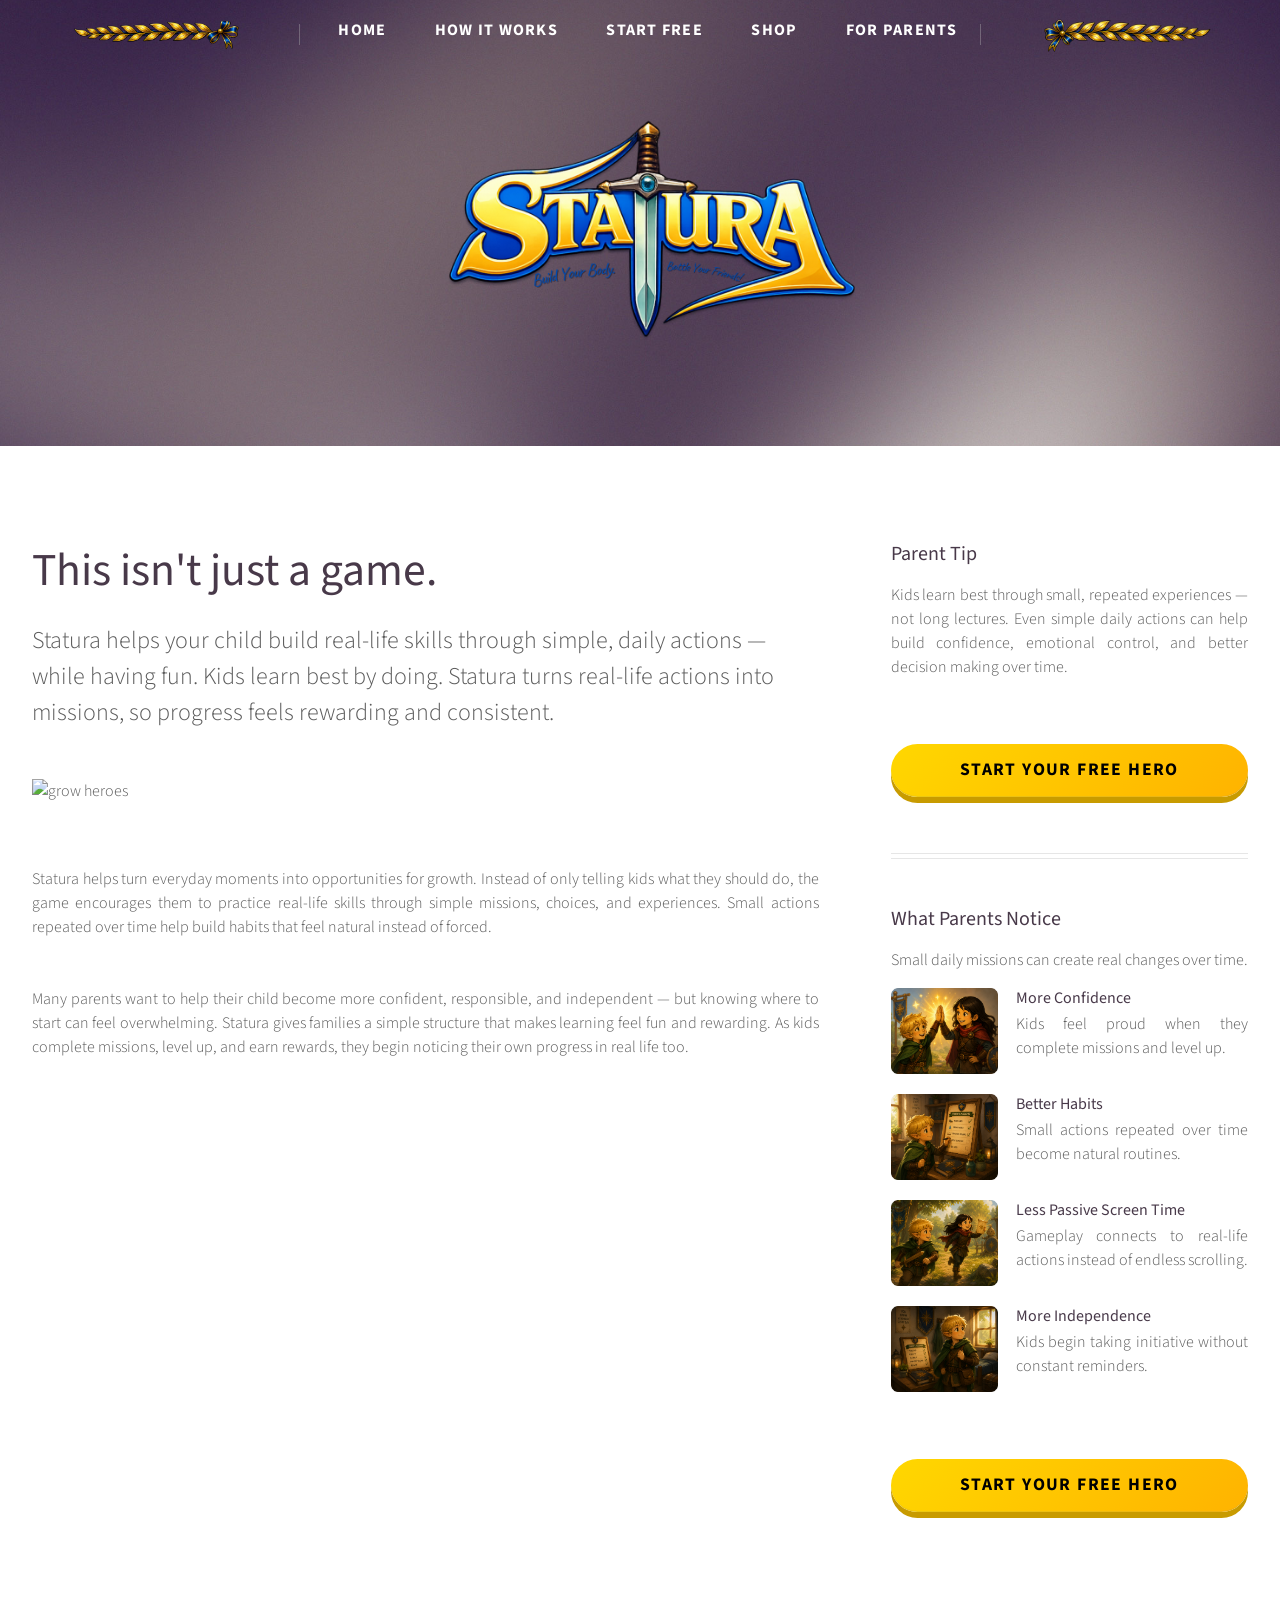
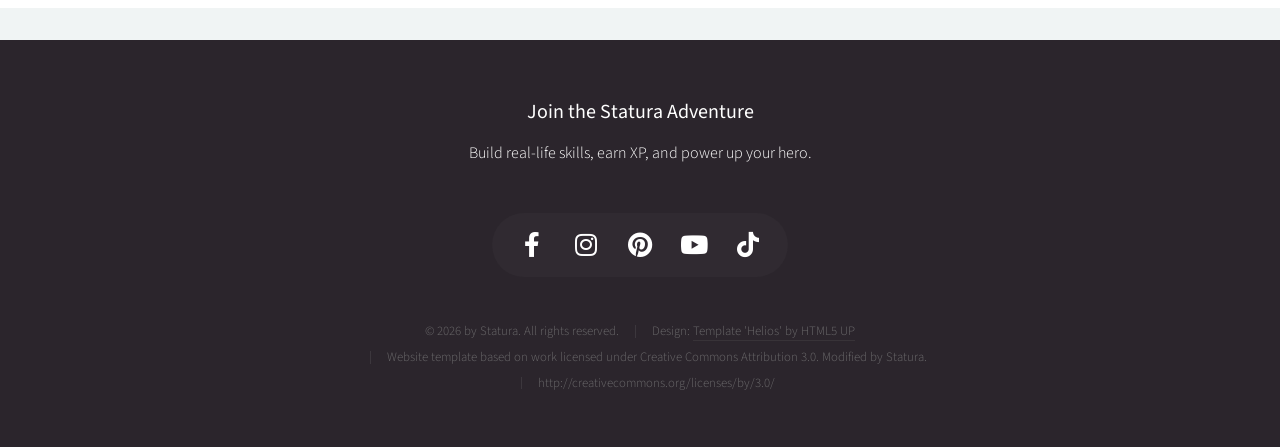
==== commit c7a221a6: "update link for homepage" ====
--- a/for-parents.html
+++ b/for-parents.html
@@ -22,7 +22,7 @@
 					<!-- Inner -->
 						<div class="inner">
 							<header>
-								<h1><a href="index.html" id="logo">
+								<h1><a href="/" id="logo">
 									<img src="images/statura-logo.png" alt="Statura logo" />
 									</a></h1>
 							</header>
@@ -31,7 +31,7 @@
 					<!-- Nav -->
 						<nav id="nav">
 							<ul>
-								<li><a href="index.html">Home</a></li>
+								<li><a href="/">Home</a></li>
 								<li><a href="how-it-works.html">How It Works</a></li>
 								<li><a href="start-free.html">Start Free</a></li>
 								<li><a href="shop.html">Shop</a></li>
--- a/assets/css/main.css
+++ b/assets/css/main.css
@@ -2183,7 +2183,7 @@
 		background-attachment: fixed;
 		color: #fff;
 		text-align: center;
-		padding: 7.5em 0 2em 0;
+		padding: 4em 0 1.5em 0;
 		cursor: default;
 	}
 
@@ -2261,8 +2261,9 @@
 		}
 
 	body.homepage #header {
-		height: 100vh;
-		min-height: 40em;
+		height: auto !important;
+		min-height: 45em !important;
+		padding: 4em !important;
 	}
 
 		body.homepage #header h1 {
@@ -2279,19 +2280,26 @@
 			width: 100%;
 			height: 100%;
 			opacity: 0;
-			-moz-transition: opacity 2.5s ease-in-out;
-			-webkit-transition: opacity 2.5s ease-in-out;
-			-ms-transition: opacity 2.5s ease-in-out;
-			transition: opacity 2.5s ease-in-out;
-			-moz-transition-delay: 0.5s;
-			-webkit-transition-delay: 0.5s;
-			-ms-transition-delay: 0.5s;
-			transition-delay: 0.5s;
+			-moz-transition: opacity 1.3s ease-in-out;
+			-webkit-transition: opacity 1.3s ease-in-out;
+			-ms-transition: opacity 1.3s ease-in-out;
+			transition: opacity 1.3s ease-in-out;
+			-moz-transition-delay: 0s;
+			-webkit-transition-delay: 0s;
+			-ms-transition-delay: 0s;
+			transition-delay: 0s;
 		}
 
 	body.homepage.is-preload #header:after {
 		opacity: 1;
 	}
+
+	.hero-sub {
+    font-weight: 700;
+    color: #ffffff;
+	letter-spacing: 0.03em;
+	text-shadow: 0 0 10px rgba(0, 0, 0, 0.6);
+}
 
 /* Nav */
 
@@ -2640,7 +2648,10 @@
 		}
 
 		.carousel article {
-			display: inline-block;
+			display: inline-flex;
+			flex-direction: column;
+			vertical-align: top;
+			min-height: 34em;
 			width: 18em;
 			background: #fff;
 			text-align: center;
@@ -2669,6 +2680,11 @@
 
 			.carousel article p {
 				text-align: center;
+				flex-grow: 1;
+			}
+
+			.carousel article .cta-button {
+				margin-top: auto;
 			}
 
 /* Wide */
@@ -3225,6 +3241,8 @@
 		/* === CTA Button (Game Style) === */
 			.cta-button {
 			    display: inline-block;
+				width: 100%;
+				text-align: center;
 			    margin-top: 25px;
     			padding: 14px 32px;
     			font-size: 1.1em;
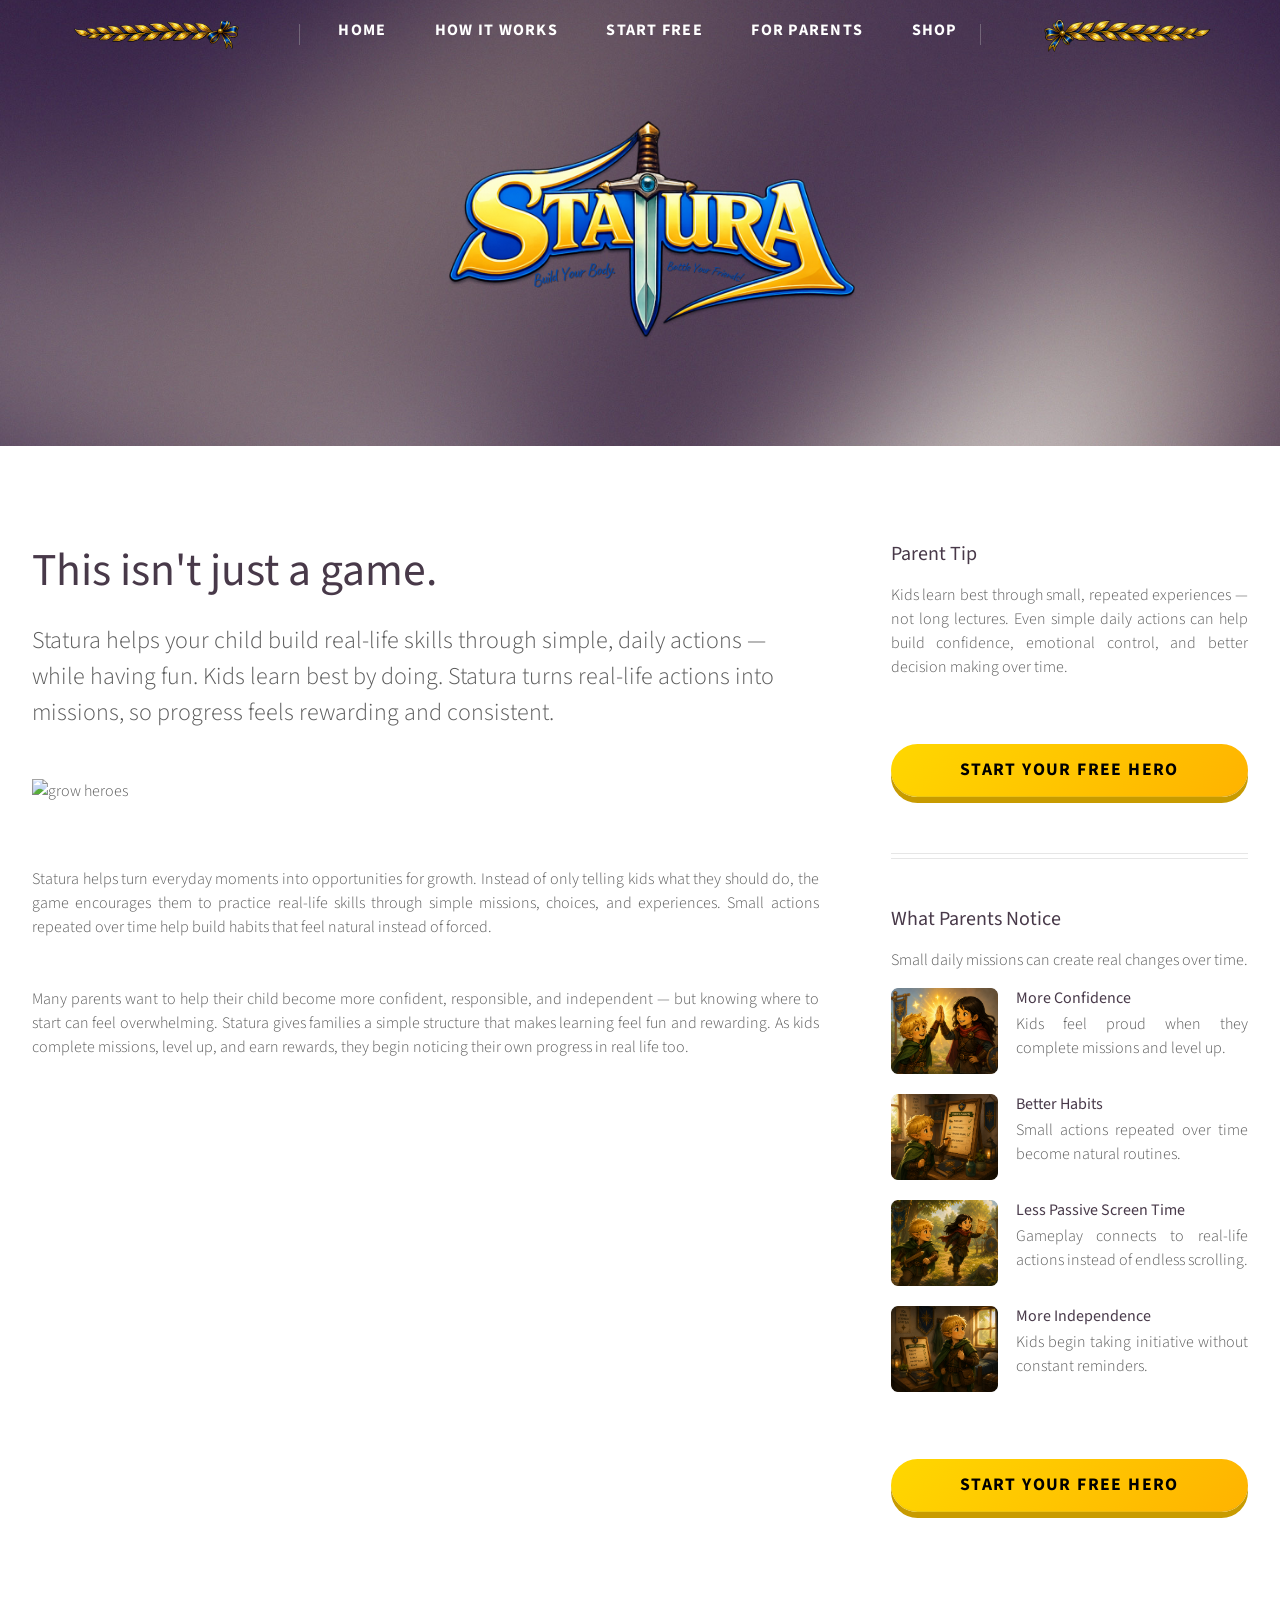
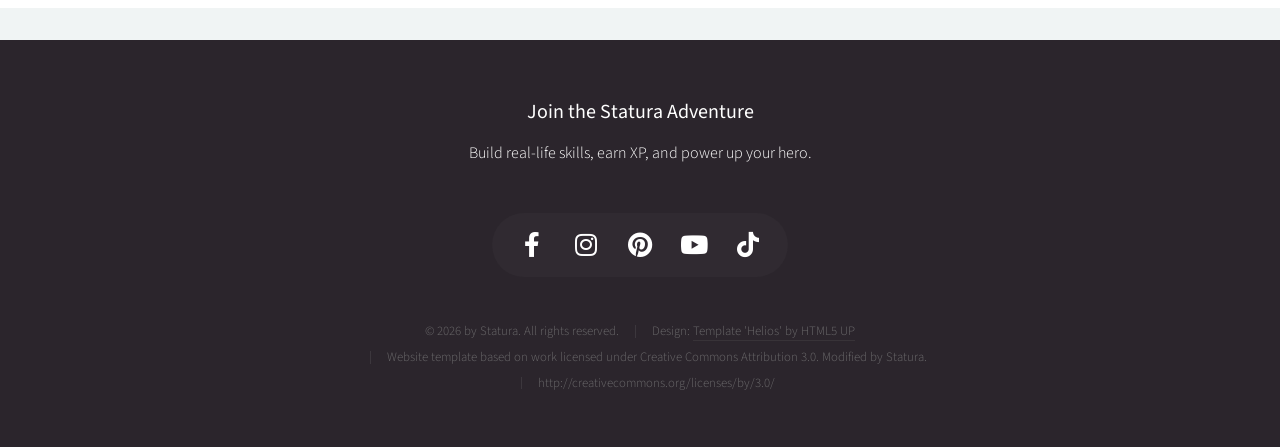
==== commit 45bffeca: "menu adjust" ====
--- a/for-parents.html
+++ b/for-parents.html
@@ -34,8 +34,8 @@
 								<li><a href="/">Home</a></li>
 								<li><a href="how-it-works.html">How It Works</a></li>
 								<li><a href="start-free.html">Start Free</a></li>
+								<li><a href="for-parents.html">For Parents</a></li>
 								<li><a href="shop.html">Shop</a></li>
-								<li><a href="for-parents.html">For Parents</a></li>
 							</ul>
 						</nav>
 
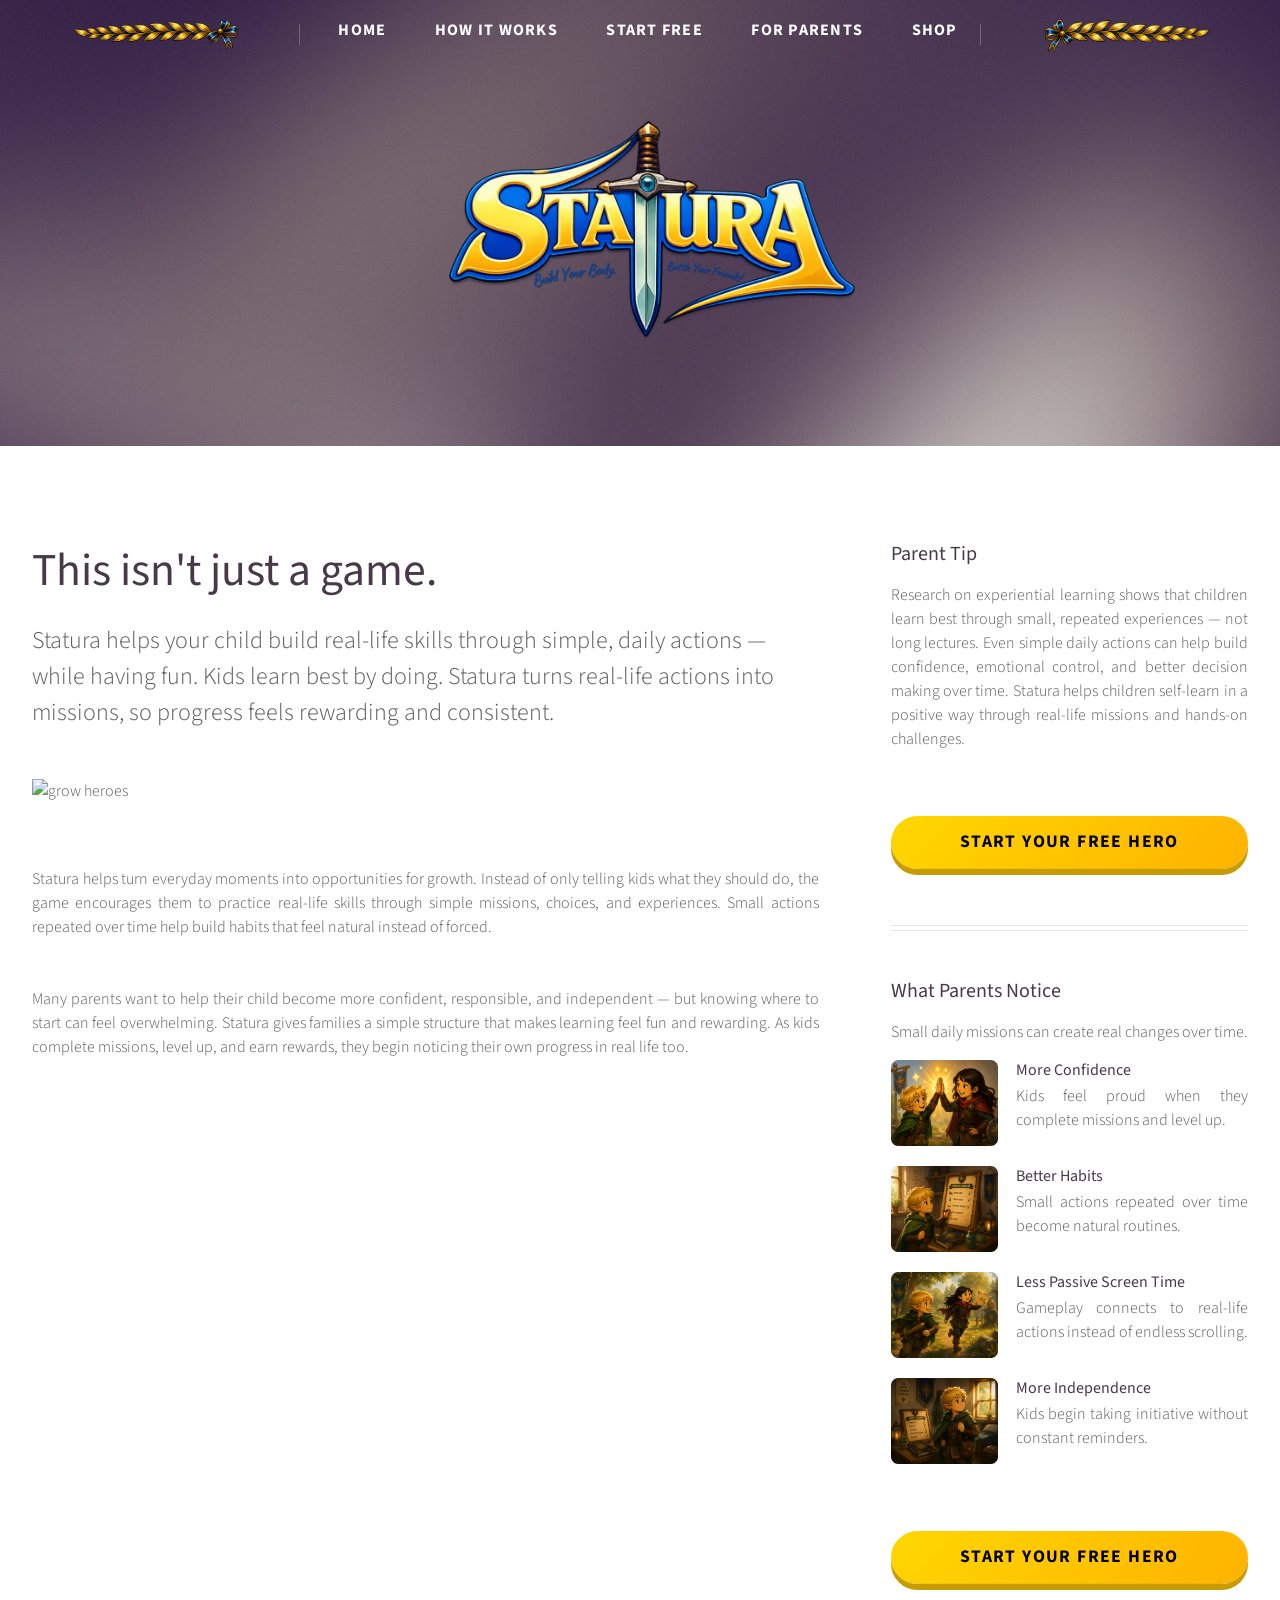
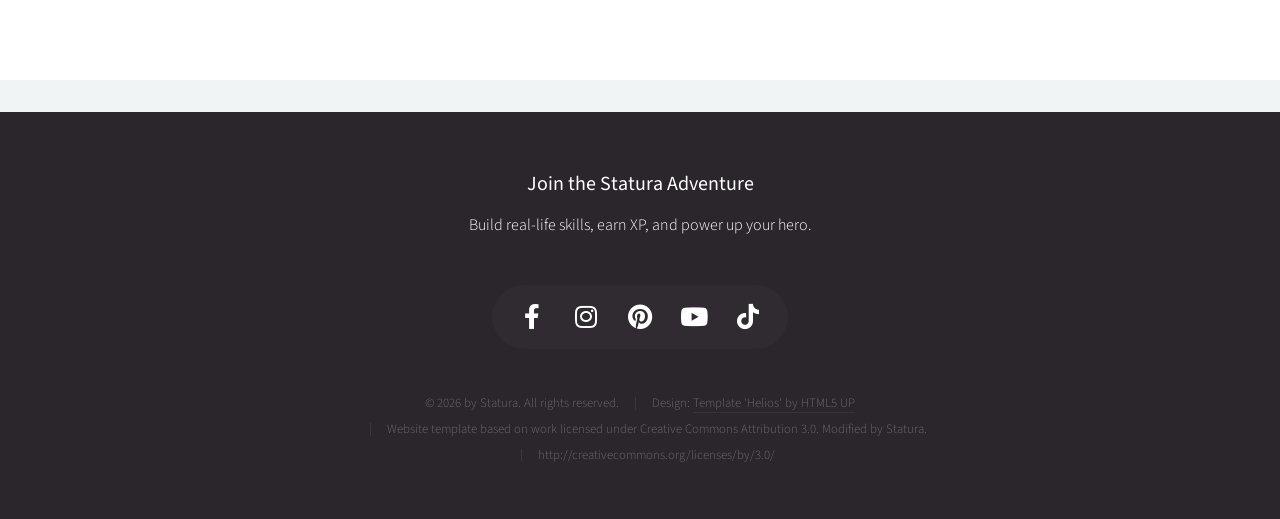
==== commit 0315759a: "test" ====
--- a/for-parents.html
+++ b/for-parents.html
@@ -75,9 +75,9 @@
 										<h3><a href="#">Parent Tip</a></h3>
 									</header>
 									<p>
-									Kids learn best through small, repeated experiences — not long lectures.
+									Research on experiential learning shows that children learn best through small, repeated experiences — not long lectures.
 									Even simple daily actions can help build confidence, emotional control,
-									and better decision making over time.	
+									and better decision making over time. Statura helps children self-learn in a positive way through real-life missions and hands-on challenges.	
 									</p>
 									<footer>
 										<div style="text-align: center;">
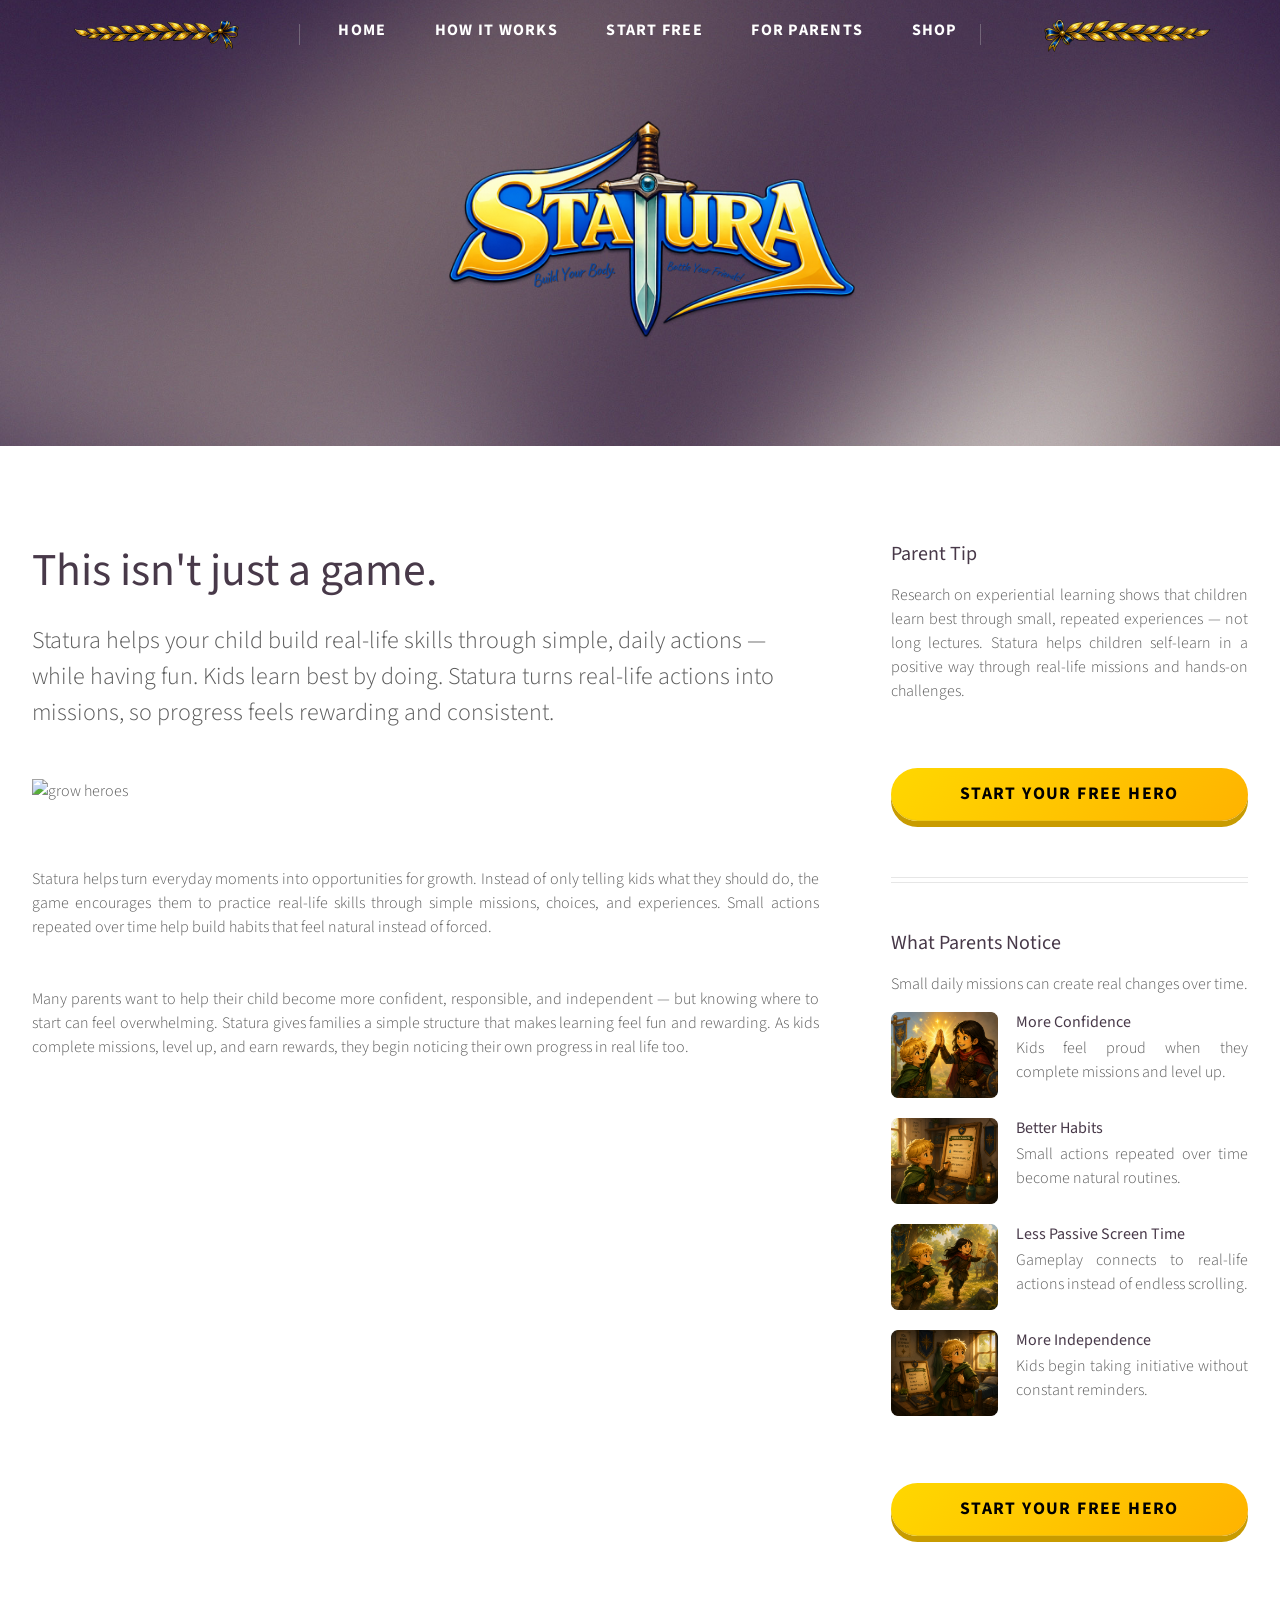
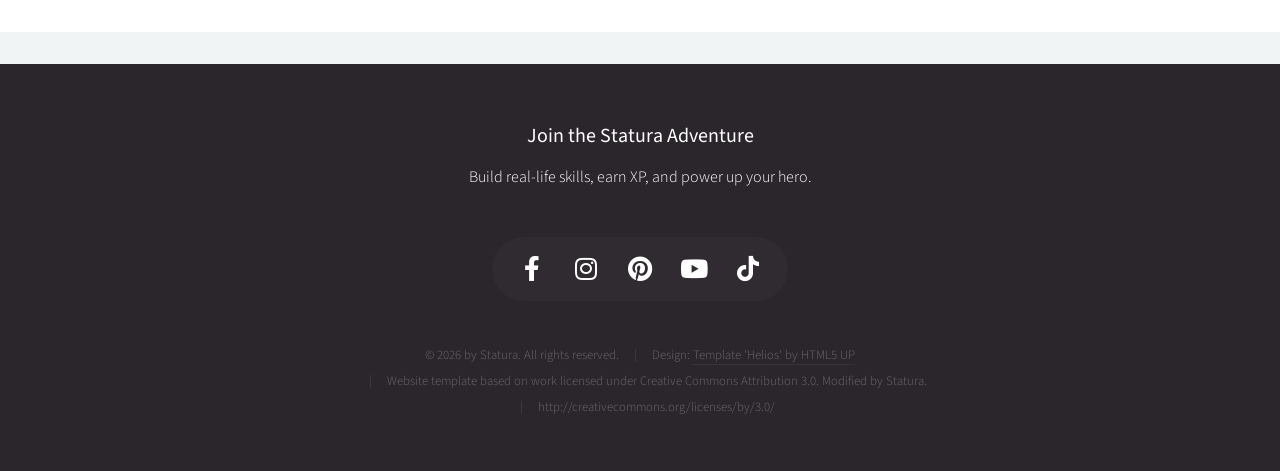
==== commit de29bd5c: "parent tip" ====
--- a/for-parents.html
+++ b/for-parents.html
@@ -76,8 +76,7 @@
 									</header>
 									<p>
 									Research on experiential learning shows that children learn best through small, repeated experiences — not long lectures.
-									Even simple daily actions can help build confidence, emotional control,
-									and better decision making over time. Statura helps children self-learn in a positive way through real-life missions and hands-on challenges.	
+									Statura helps children self-learn in a positive way through real-life missions and hands-on challenges.	
 									</p>
 									<footer>
 										<div style="text-align: center;">
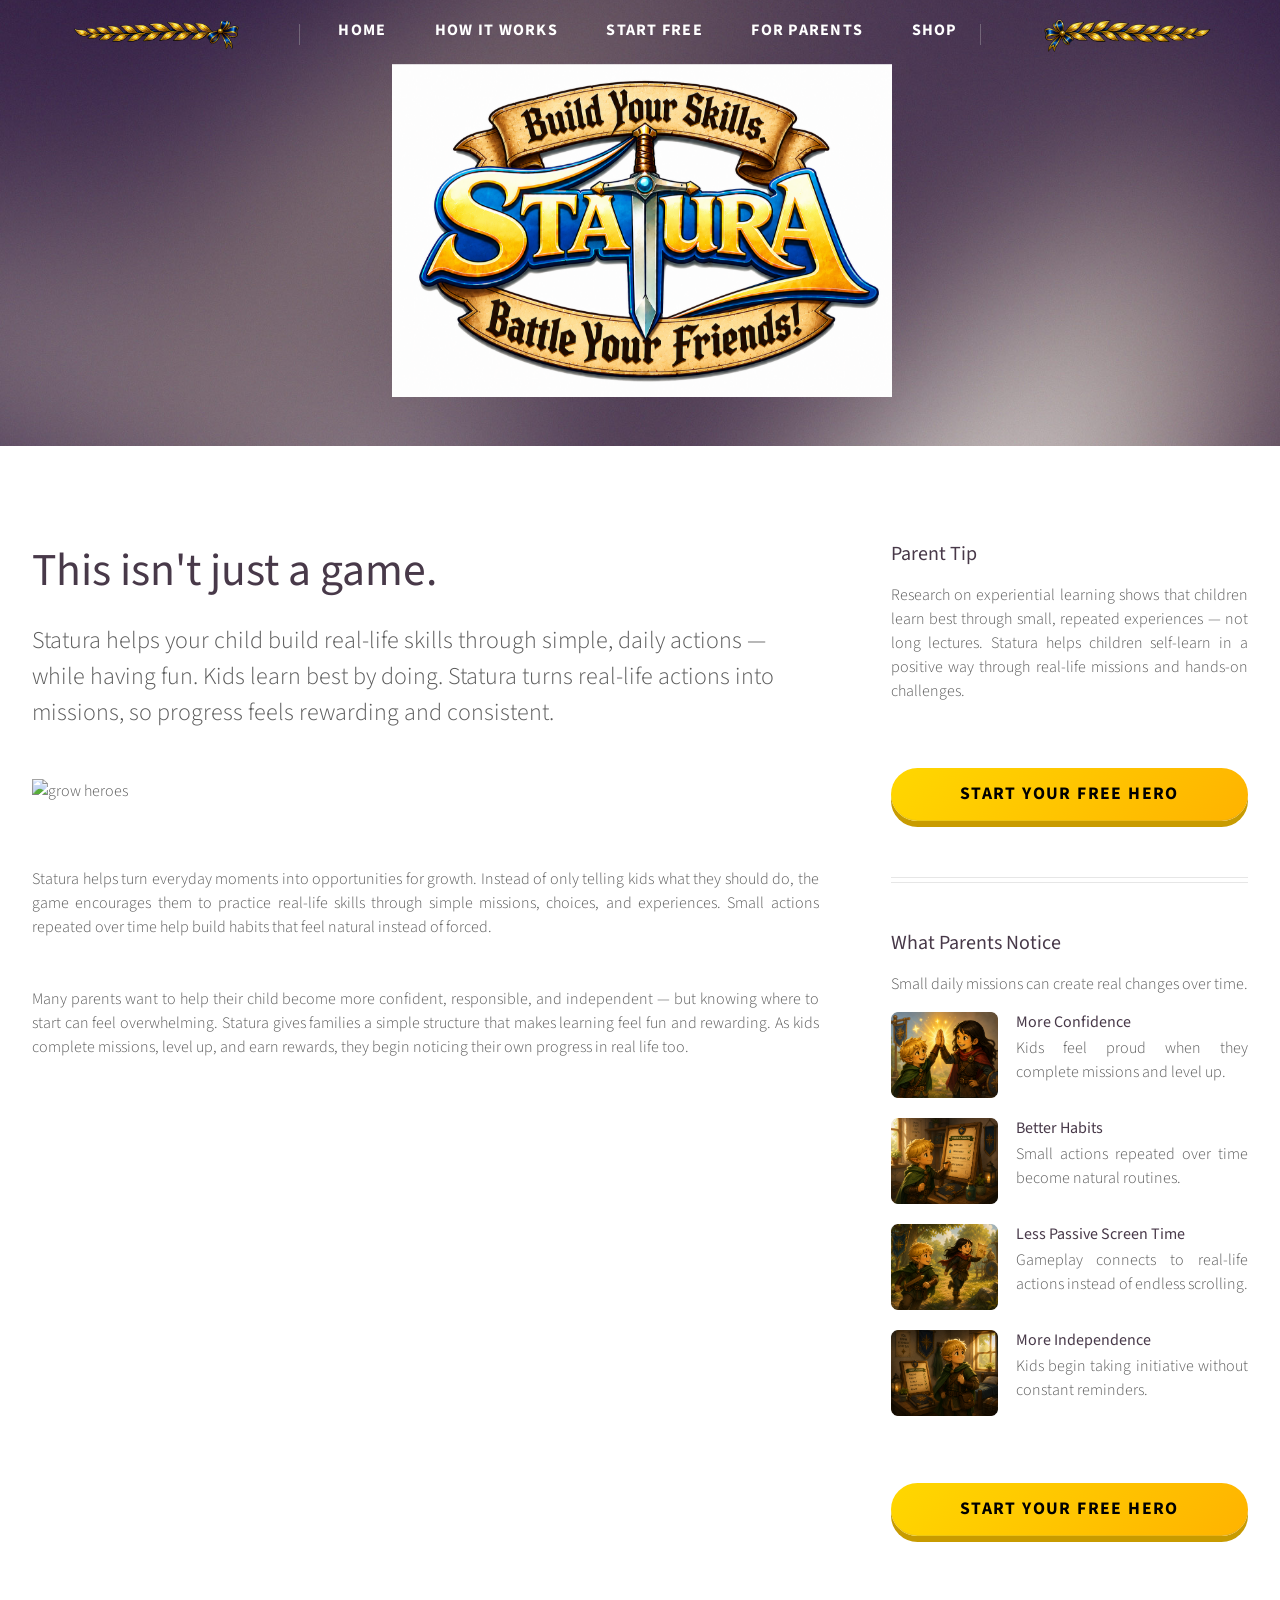
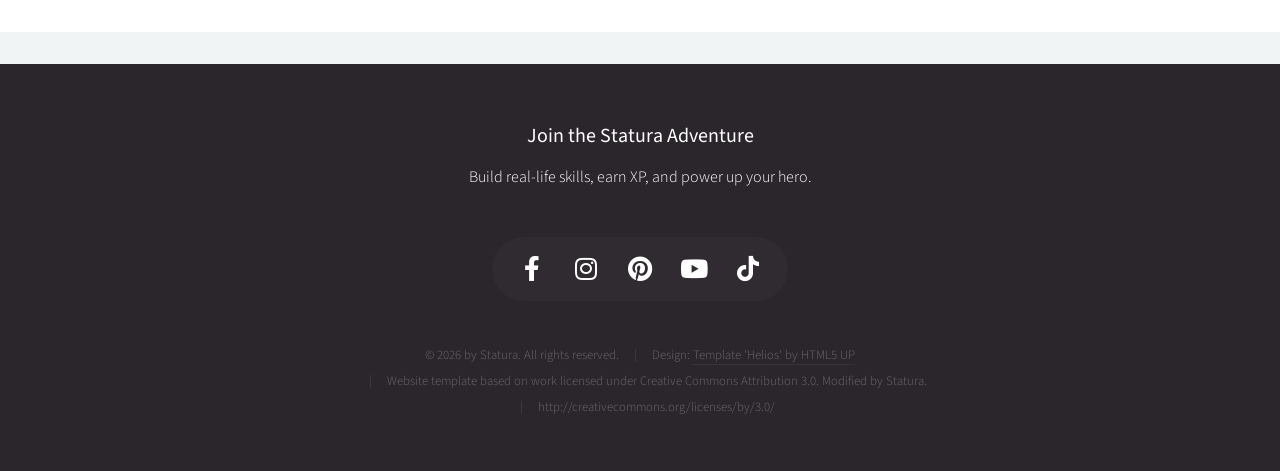
==== commit ea1d27c6: "logo update" ====
--- a/for-parents.html
+++ b/for-parents.html
@@ -23,7 +23,7 @@
 						<div class="inner">
 							<header>
 								<h1><a href="/" id="logo">
-									<img src="images/statura-logo.png" alt="Statura logo" />
+									<img src="images/largelogo.png" alt="Statura logo" />
 									</a></h1>
 							</header>
 						</div>
--- a/assets/css/main.css
+++ b/assets/css/main.css
@@ -2180,7 +2180,7 @@
 		background-image: url("../../images/header.jpg");
 		background-size: cover;
 		background-position: center center;
-		background-attachment: fixed;
+		background-attachment: scroll;
 		color: #fff;
 		text-align: center;
 		padding: 4em 0 1.5em 0;
@@ -2263,7 +2263,7 @@
 	body.homepage #header {
 		height: auto !important;
 		min-height: 45em !important;
-		padding: 4em !important;
+		padding: 4em 0 4em 0!important;
 	}
 
 		body.homepage #header h1 {
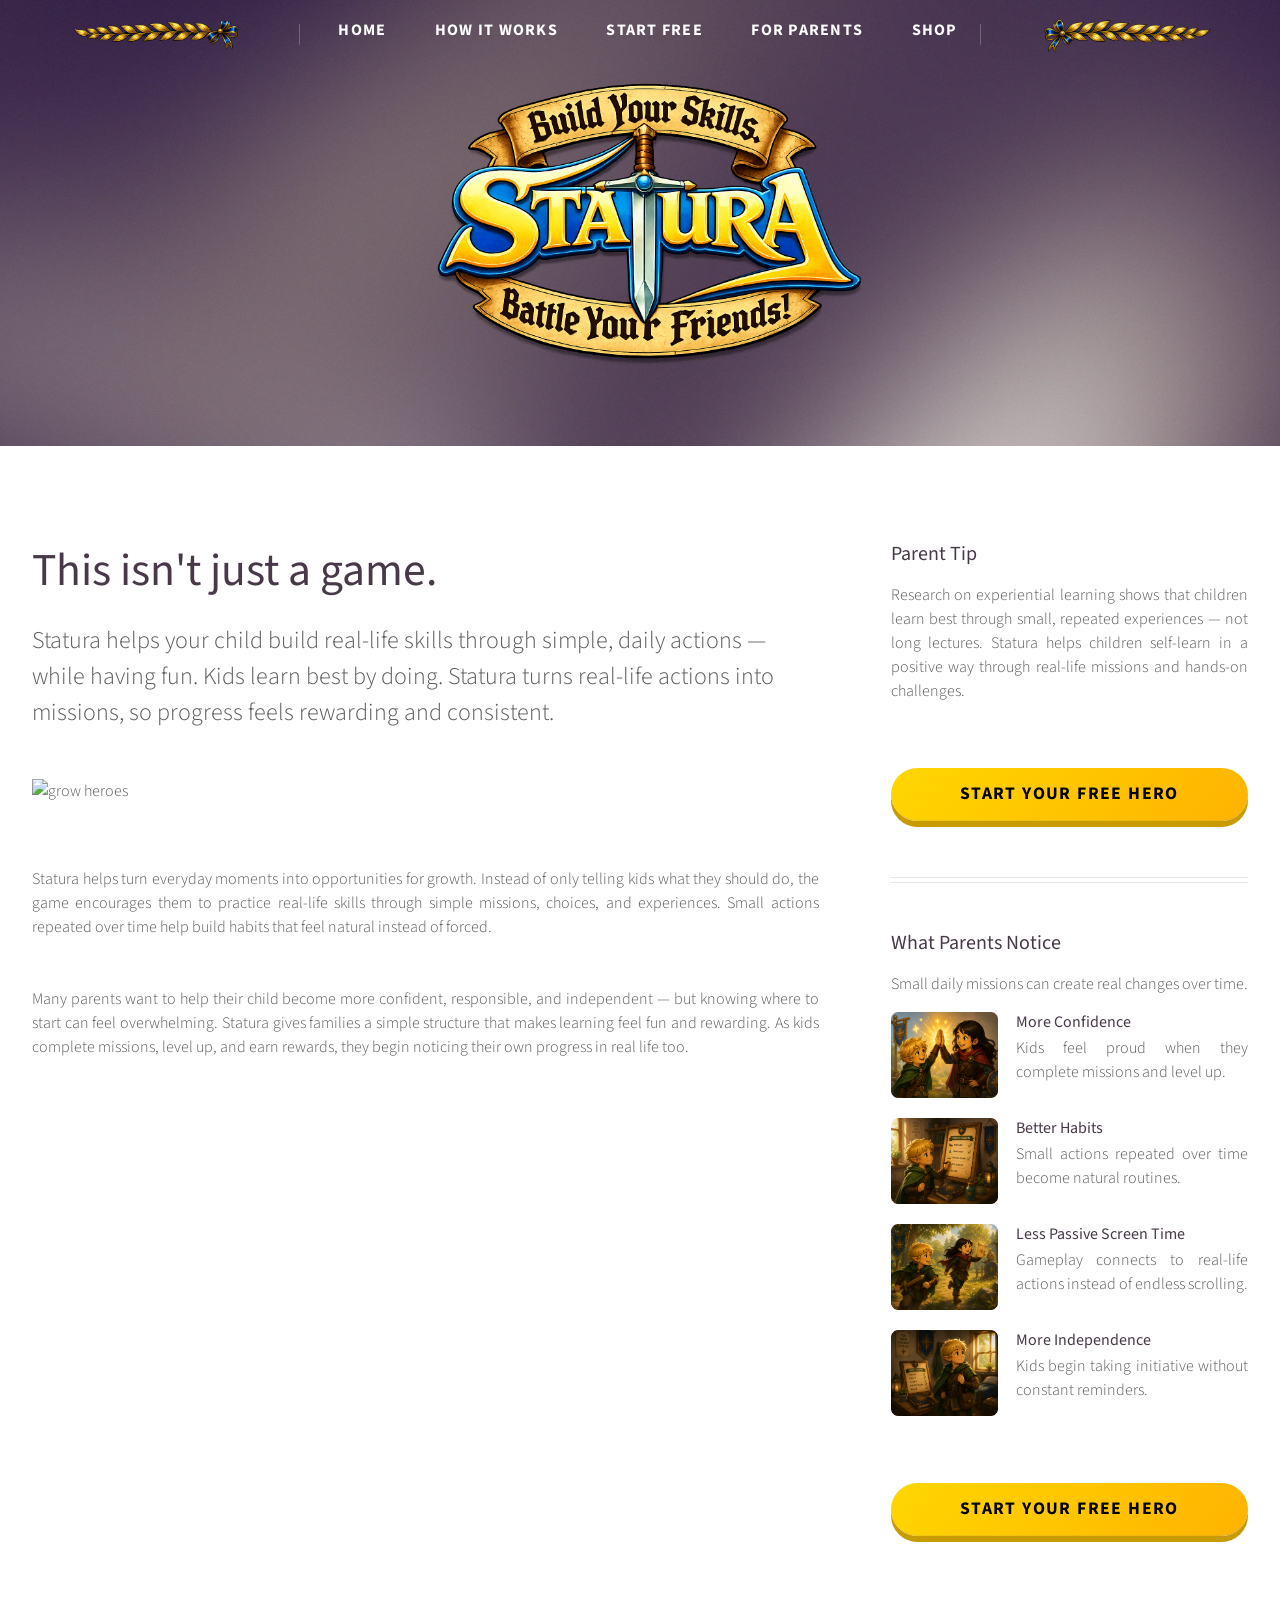
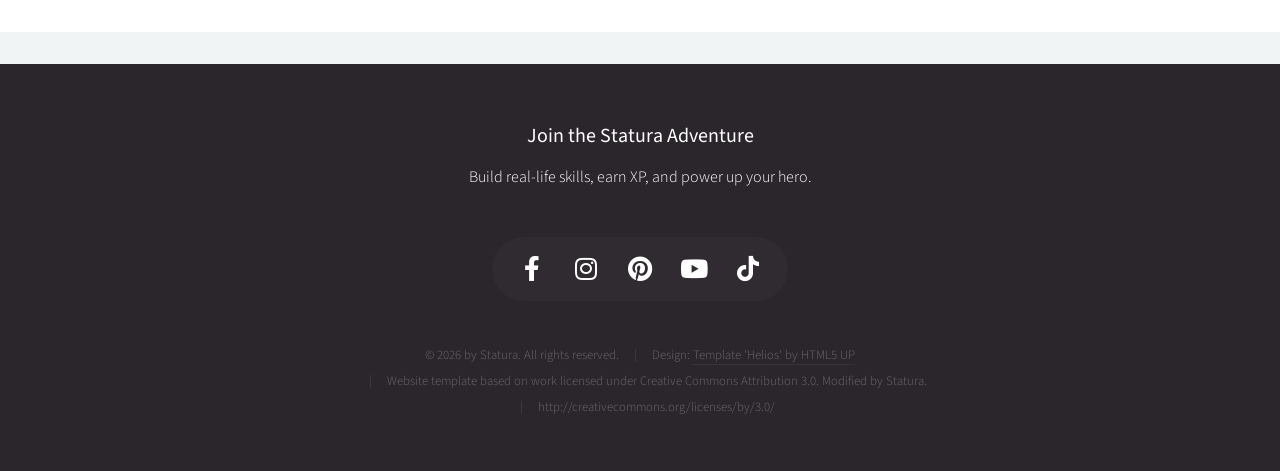
==== commit 53215134: "add GA4 tracking to every page" ====
--- a/for-parents.html
+++ b/for-parents.html
@@ -6,6 +6,17 @@
 -->
 <html>
 	<head>
+
+    <!-- Google tag (gtag.js) -->
+    <script async src="https://www.googletagmanager.com/gtag/js?id=G-6GQ95RRJ5L"></script>
+    <script>
+      window.dataLayer = window.dataLayer || [];
+      function gtag(){dataLayer.push(arguments);}
+      gtag('js', new Date());
+
+      gtag('config', 'G-6GQ95RRJ5L');
+    </script>
+
 		<title>For Parents - Statura</title>
 		<link rel="icon" type="image/png" href="images/favicon.png">		
 		<meta charset="utf-8" />
--- a/assets/css/main.css
+++ b/assets/css/main.css
@@ -2307,69 +2307,59 @@
 		position: absolute;
 		top: 0;
 		left: 0;
+		z-index: 1;
+		display: flex;
+		justify-content: center;
+		align-items: center;
+		gap: 20px;
 		width: 100%;
+		padding: 1.5em 0;
+		overflow: hidden;
 		text-align: center;
-		padding: 1.5em 0 1.5em 0;
-		z-index: 1;
-		overflow: hidden;
-	}
-
-		#nav {
-    	display: flex;
-    	align-items: center;
-    	justify-content: center;
-    	gap: 20px;
-		}
+	}
 
 		#nav > ul {
-			line-height: 0px;
 			position: relative;
 			display: inline-block;
+			height: 21px;
 			margin: 0;
-			height: 21px;
 			border-left: solid 1px rgba(192, 192, 192, 0.35);
 			border-right: solid 1px rgba(192, 192, 192, 0.35);
-		}
-
-			#nav > ul:before, #nav > ul:after {
+			line-height: 0;
+		}
+
+			#nav > ul:before,
+			#nav > ul:after {
 				content: '';
-				display: block;
-				width: 300%;
 				position: absolute;
 				top: 50%;
-				margin-top: -2px;
-				height: 5px;
+				display: block;
+				width: 22em;
+				height: 4.5em;
 			}
 
 			#nav > ul:before {
 				left: 100%;
+				margin-top: -1em;
 				margin-left: 12px;
-				width: 22em;
-				height: 4.5em;
-				margin-top: -1em;
 				background: url("../../images/menu-right.png") no-repeat left center;
 				background-size: auto 240%;
 			}
 
 			#nav > ul:after {
 				right: 100%;
+				margin-top: -0.85em;
 				margin-right: 12px;
-				width: 22em;
-				height: 4.5em;
-				margin-top: -0.85em;
 				background: url("../../images/menu-left.png") no-repeat right center;
 				background-size: auto 230%;
 			}
 
 			#nav > ul > li {
 				display: inline-block;
-				margin: -9px 0.5em 0 0.5em;
-				border-radius: 0.5em;
+				margin: -9px 0.5em 0;
 				padding: 0.85em;
 				border: solid 1px transparent;
-				-moz-transition: color 0.35s ease-in-out, border-color 0.35s ease-in-out;
-				-webkit-transition: color 0.35s ease-in-out, border-color 0.35s ease-in-out;
-				-ms-transition: color 0.35s ease-in-out, border-color 0.35s ease-in-out;
+				border-radius: 0.5em;
 				transition: color 0.35s ease-in-out, border-color 0.35s ease-in-out;
 			}
 
@@ -2377,44 +2367,38 @@
 					border-color: rgba(192, 192, 192, 0.35);
 				}
 
-				#nav > ul > li > a, #nav > ul > li > span {
+				#nav > ul > li > a,
+				#nav > ul > li > span {
 					display: block;
+					border: 0;
 					color: inherit;
 					text-decoration: none;
-					border: 0;
 					outline: 0;
+				}
+
+				#nav > ul > li > a {
+					font-weight: 700;
+					letter-spacing: 0.08em;
+					text-transform: uppercase;
+				}
+
+				#nav > ul > li > a:hover {
+					color: #ffd900e3;
 				}
 
 				#nav > ul > li > ul {
 					display: none;
 				}
 
-				#nav > ul > li > a {
-					font-weight: 700;
-				    letter-spacing: 0.08em;
-					text-transform: uppercase;
-		}
-
-				#nav {
-				    display: flex;
-				    align-items: center;
-				    justify-content: center;
-				    gap: 20px;
-				}
-
-				#nav > ul > li > a:hover {
-    				color: #ffd900e3;
-				}
-
-				.nav-wrapper {
-    				display: flex;
-    				align-items: center;
-    				justify-content: center;
-			}
+	.nav-wrapper {
+		display: flex;
+		align-items: center;
+		justify-content: center;
+	}
 
 	.dropotron {
 		background: rgba(255, 255, 255, 0.975);
-		padding: 1em 1.25em 1em 1.25em;
+		padding: 1em 1.25em;
 		line-height: 1em;
 		height: auto;
 		text-align: left;
@@ -2439,13 +2423,11 @@
 				color: #ef8376;
 			}
 
-			.dropotron li a, .dropotron li span {
+			.dropotron li a,
+			.dropotron li span {
 				display: block;
 				border: 0;
-				padding: 0.5em 0 0.5em 0;
-				-moz-transition: color 0.35s ease-in-out;
-				-webkit-transition: color 0.35s ease-in-out;
-				-ms-transition: color 0.35s ease-in-out;
+				padding: 0.5em 0;
 				transition: color 0.35s ease-in-out;
 			}
 
@@ -2641,28 +2623,26 @@
 			}
 
 		.carousel .reel {
-			white-space: nowrap;
-			position: relative;
-			-webkit-overflow-scrolling: touch;
-			padding: 0 2em 0 2em;
+		    display: flex;
+		    justify-content: center;
+		    flex-wrap: wrap;
+		    gap: 2em;
+		    position: relative;
+		    padding: 0 2em;
 		}
 
 		.carousel article {
-			display: inline-flex;
-			flex-direction: column;
-			vertical-align: top;
-			min-height: 34em;
-			width: 18em;
-			background: #fff;
-			text-align: center;
-			padding: 0 1em 3em 1em;
-			margin: 0 2em 0 0;
-			white-space: normal;
-			opacity: 1.0;
-			-moz-transition: opacity 0.75s ease-in-out;
-			-webkit-transition: opacity 0.75s ease-in-out;
-			-ms-transition: opacity 0.75s ease-in-out;
-			transition: opacity 0.75s ease-in-out;
+		    display: flex;
+		    flex-direction: column;
+		    min-height: 34em;
+		    width: 18em;
+		    background: #fff;
+		    text-align: center;
+		    padding: 0 1em 3em;
+		    white-space: normal;
+		    opacity: 1;
+		    margin: 0;
+		    transition: opacity 0.75s ease-in-out;
 		}
 
 			.carousel article.loading {
@@ -3208,89 +3188,388 @@
 						margin-bottom: 2em;
 					}
 
-	}
-
-		/* === Badge Button === */
-		.badge-button img {
-		    width: 320px;   /* adjust size here */
-		    height: auto;
-    		display: block;
-    		margin: 0 auto;
-    		cursor: pointer;
-    		transition: transform 0.15s ease, filter 0.15s ease;
-		}
-
-		/* Hover effect (makes it feel clickable) */
-		.badge-button img:hover {
-    		transform: scale(1.12);
-    		filter: brightness(1.2) drop-shadow(0 0 10px rgba(255, 215, 0, 0.6));
-		}
-
-		.badge-button img:active {
-    		transform: scale(0.92);
-	}	
-
-		#banner header {
-    		margin-bottom: 10px;
-		}
-
-		.badge-button {
-    		margin-top: 20px;
-		}
-
-		/* === CTA Button (Game Style) === */
-			.cta-button {
-			    display: inline-block;
-				width: 100%;
-				text-align: center;
-			    margin-top: 25px;
-    			padding: 14px 32px;
-    			font-size: 1.1em;
-    			font-weight: 700;
-    			text-transform: uppercase;
-    			letter-spacing: 0.08em;
-    			color: #000000;
-    			background: linear-gradient(135deg, #ffd700, #ffb300);
-    			border-radius: 999px;
-    			text-decoration: none;
-    			box-shadow: 0 6px 0 #c89b00;
-    			transition: all 0.15s ease;
-			}
-
-		/* Hover */
-			.cta-button:hover {
-			    transform: translateY(-2px) scale(1.05);
-			    box-shadow: 0 8px 0 #c89b00, 0 0 15px rgba(255, 215, 0, 0.6);
-			}
-
-		/* Click */
-			.cta-button:active {
-			    transform: translateY(3px);
-			    box-shadow: 0 2px 0 #c89b00;
-			}
-
-			/* === Center text === */
-			.center {
-			    text-align: center;
-			}
-
-			/* === Benefits layout === */
-			.benefits {
-    			display: flex;
-    			justify-content: center;
-    			gap: 40px;
-    			margin-top: 40px;
-    			flex-wrap: wrap;
-			}
-
-			/* === Each card === */
-			.benefit {
-			    text-align: center;
-			    max-width: 250px;
-			}
-
-			/* === Icons === */
-			.benefit .icon {
-			    font-size: 40px;
-			    margin-bottom: 10px;
-			}+					
+
+	}
+
+		/* Custom Statura helpers */
+
+	.center {
+		text-align: center;
+	}
+
+	.badge-button {
+		display: inline-block;
+		margin-top: 20px;
+		border-bottom: 0;
+		text-align: center;
+	}
+
+	.badge-button img {
+		display: block;
+		width: 420px;
+		max-width: 90vw;
+		height: auto;
+		margin: 0 auto;
+		cursor: pointer;
+		transition: transform 0.15s ease, filter 0.15s ease;
+	}
+
+	.badge-button img:hover {
+		transform: scale(1.12);
+		filter: brightness(1.2) drop-shadow(0 0 10px rgba(255, 215, 0, 0.6));
+	}
+
+	.badge-button img:active {
+		transform: scale(0.92);
+	}
+
+	.cta-button {
+		display: inline-block;
+		width: 100%;
+		margin-top: 25px;
+		padding: 14px 32px;
+		border-radius: 999px;
+		background: linear-gradient(135deg, #ffd700, #ffb300);
+		color: #000;
+		font-size: 1.1em;
+		font-weight: 700;
+		letter-spacing: 0.08em;
+		text-align: center;
+		text-decoration: none;
+		text-transform: uppercase;
+		box-shadow: 0 6px 0 #c89b00;
+		transition: all 0.15s ease;
+	}
+
+	.cta-button:hover {
+		transform: translateY(-2px) scale(1.05);
+		box-shadow: 0 8px 0 #c89b00, 0 0 15px rgba(255, 215, 0, 0.6);
+	}
+
+	.cta-button:active {
+		transform: translateY(3px);
+		box-shadow: 0 2px 0 #c89b00;
+	}
+
+	.benefits {
+		display: flex;
+		justify-content: center;
+		gap: 40px;
+		margin-top: 40px;
+		flex-wrap: wrap;
+	}
+
+	.benefit {
+		max-width: 250px;
+		text-align: center;
+	}
+
+	.benefit .icon {
+		margin-bottom: 10px;
+		font-size: 40px;
+	}
+
+/* ==========================================
+   SHOP LAYOUT
+========================================== */
+
+.shop-grid {
+	margin-top: 2em;
+}
+
+.shop-card {
+    background: rgba(255, 255, 255, 0.88);
+    backdrop-filter: blur(6px);
+    -webkit-backdrop-filter: blur(6px);
+
+    border-radius: 14px;
+    padding: 2em;
+    margin-bottom: 2em;
+
+    box-shadow:
+        0 4px 18px rgba(0, 0, 0, 0.08);
+
+    position: relative;
+}
+
+.shop-card h3 {
+	margin-bottom: 0.5em;
+}
+
+.shop-card ul {
+	list-style: none;
+	padding-left: 0;
+	margin: 1.5em 0;
+}
+
+.shop-card li {
+	margin: 0.75em 0;
+}
+
+.shop-card .button {
+	display: block;
+	width: 100%;
+	max-width: 240px;
+	margin: 0.75em auto;
+}
+
+
+/* ==========================================
+   SHOP ITEMS
+========================================== */
+
+.shop-item {
+	margin-top: 2em;
+	padding-top: 1.5em;
+	border-top: solid 1px rgba(0, 0, 0, 0.1);
+	text-align: center;
+}
+
+.shop-item:first-of-type {
+	margin-top: 0;
+	padding-top: 0;
+	border-top: none;
+}
+
+.shop-item h4 {
+	margin-bottom: 0.5em;
+}
+
+.shop-item p {
+	margin-bottom: 1em;
+	font-size: 0.95em;
+}
+
+.shop-item .button {
+	width: 100%;
+	max-width: 260px;
+}
+
+
+/* ==========================================
+   HERO SECTION
+========================================== */
+
+.hero-shop-grid {
+	display: grid;
+	grid-template-columns: 1fr;
+	gap: 2em;
+	margin-top: 2em;
+}
+
+.hero-product {
+	text-align: center;
+}
+
+.hero-product img {
+	width: 100%;
+	max-width: 180px;
+	height: auto;
+	border-radius: 10px;
+	margin-bottom: 0.75em;
+}
+
+.hero-product h4 {
+	margin-bottom: 0.5em;
+}
+
+.hero-image-link {
+	display: inline-block;
+	border-bottom: none;
+}
+
+
+/* ==========================================
+   HERO BUTTONS
+========================================== */
+
+.hero-buttons {
+	display: flex;
+	justify-content: center;
+	align-items: center;
+	gap: 0.5em;
+	flex-wrap: nowrap;
+	margin-top: 0.5em;
+}
+
+.hero-buttons .button {
+	display: inline-block !important;
+	width: auto !important;
+	max-width: none !important;
+	min-width: 90px;
+	margin: 0 !important;
+	padding: 0.5em 0.9em;
+	font-size: 0.85em;
+	line-height: 1;
+}
+
+
+/* ==========================================
+   MISSION BOOKS COLUMN
+========================================== */
+
+.mission-card,
+.mission-card .shop-item,
+.mission-card h3,
+.mission-card h4,
+.mission-card p {
+	text-align: center;
+}
+
+.mission-card .button {
+	display: block;
+	margin-left: auto;
+	margin-right: auto;
+}
+
+/* =========================
+   STATURE SHOP BACKGROUND
+   ========================= */
+
+body.shop-page::before {
+    content: "";
+    position: fixed;
+    top: 0;
+    left: 0;
+    width: 100%;
+    height: 100%;
+
+    background-image: url("../../images/shopbackground.png");
+    background-size: cover;
+    background-position: center;
+    background-repeat: no-repeat;
+
+    opacity: 0.1;
+
+    z-index: -1;
+    pointer-events: none;
+}
+
+/* Make shop background transparent */
+body.shop-page .wrapper {
+	background: transparent !important;
+}
+
+/* Shop Images */
+.shop-image-link {
+	display: inline-block;
+	border-bottom: none;
+}
+
+.shop-item img {
+	width: 100%;
+	max-width: 220px;
+	height: auto;
+	border-radius: 10px;
+	margin-bottom: 1em;
+	transition: transform 0.2s ease;
+	cursor: pointer;
+}
+
+.shop-item img:hover {
+	transform: scale(1.03);
+}
+
+/* Hero Set Image */
+.shop-item img[alt="Complete Hero Set"] {
+	max-width: 380px;
+}
+
+/* Best Value Badge */
+.shop-item img[alt="Best Value Badge"] {
+	max-width: 170px;
+	margin-bottom: 0.5em;
+	cursor: default;
+}
+
+.shop-item img[alt="Best Value Badge"]:hover {
+	transform: none;
+}
+
+/* Mobile homepage centering fix */
+@media screen and (max-width: 736px) {
+
+	body.homepage #header,
+	body.homepage #header .inner,
+	body.homepage #header header,
+	body.homepage #header footer {
+		width: 100% !important;
+		max-width: 100% !important;
+		margin-left: auto !important;
+		margin-right: auto !important;
+		padding-left: 0 !important;
+		padding-right: 0 !important;
+		left: auto !important;
+		right: auto !important;
+		text-align: center !important;
+		transform: none !important;
+		box-sizing: border-box !important;
+	}
+
+	body.homepage #header #logo,
+	body.homepage #header #logo img {
+		display: block !important;
+		margin-left: auto !important;
+		margin-right: auto !important;
+		text-align: center !important;
+	}
+
+	body.homepage #header #logo img {
+		width: 300px !important;
+		max-width: 80vw !important;
+		height: auto !important;
+	}
+
+	body.homepage #header .benefits {
+		display: flex !important;
+		flex-direction: column !important;
+		align-items: center !important;
+		width: 100% !important;
+		max-width: 100% !important;
+		gap: 2em !important;
+		margin-left: auto !important;
+		margin-right: auto !important;
+		padding-left: 0 !important;
+		padding-right: 0 !important;
+		text-align: center !important;
+	}
+
+	body.homepage #header .benefit {
+		width: 100% !important;
+		max-width: 280px !important;
+		margin-left: auto !important;
+		margin-right: auto !important;
+		text-align: center !important;
+	}
+
+	body.homepage #header .badge-button {
+		display: flex !important;
+		justify-content: center !important;
+		align-items: center !important;
+		width: 100% !important;
+		max-width: 100% !important;
+		margin: 2em auto 0 !important;
+		padding: 0 !important;
+		border: 0 !important;
+		text-align: center !important;
+	}
+
+	body.homepage #header .badge-button img {
+		position: static !important;
+		left: auto !important;
+		display: block !important;
+		width: 82vw !important;
+		max-width: 420px !important;
+		height: auto !important;
+		margin: 0 auto !important;
+		transform: none !important;
+	}
+
+	body.homepage #header .hero-sub,
+	body.homepage #header h2,
+	body.homepage #header p {
+		text-align: center !important;
+	}
+}
+
